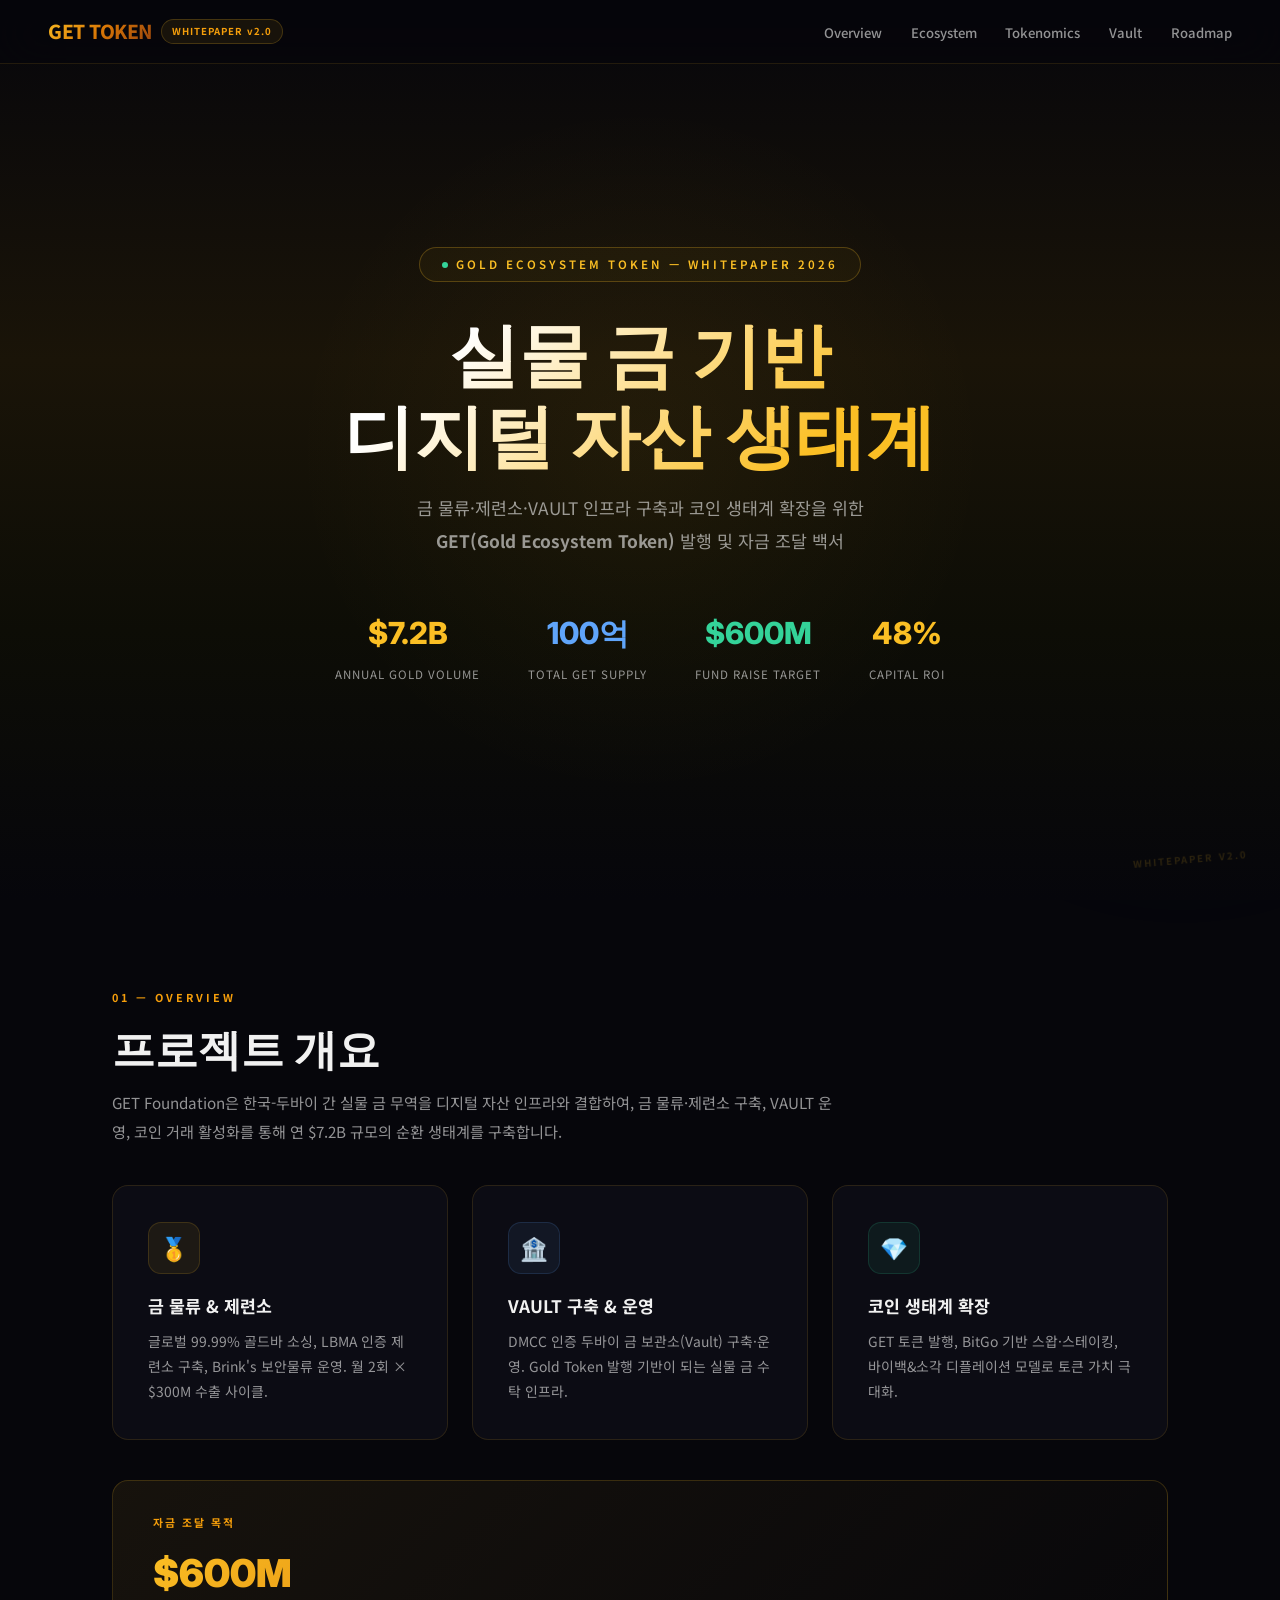
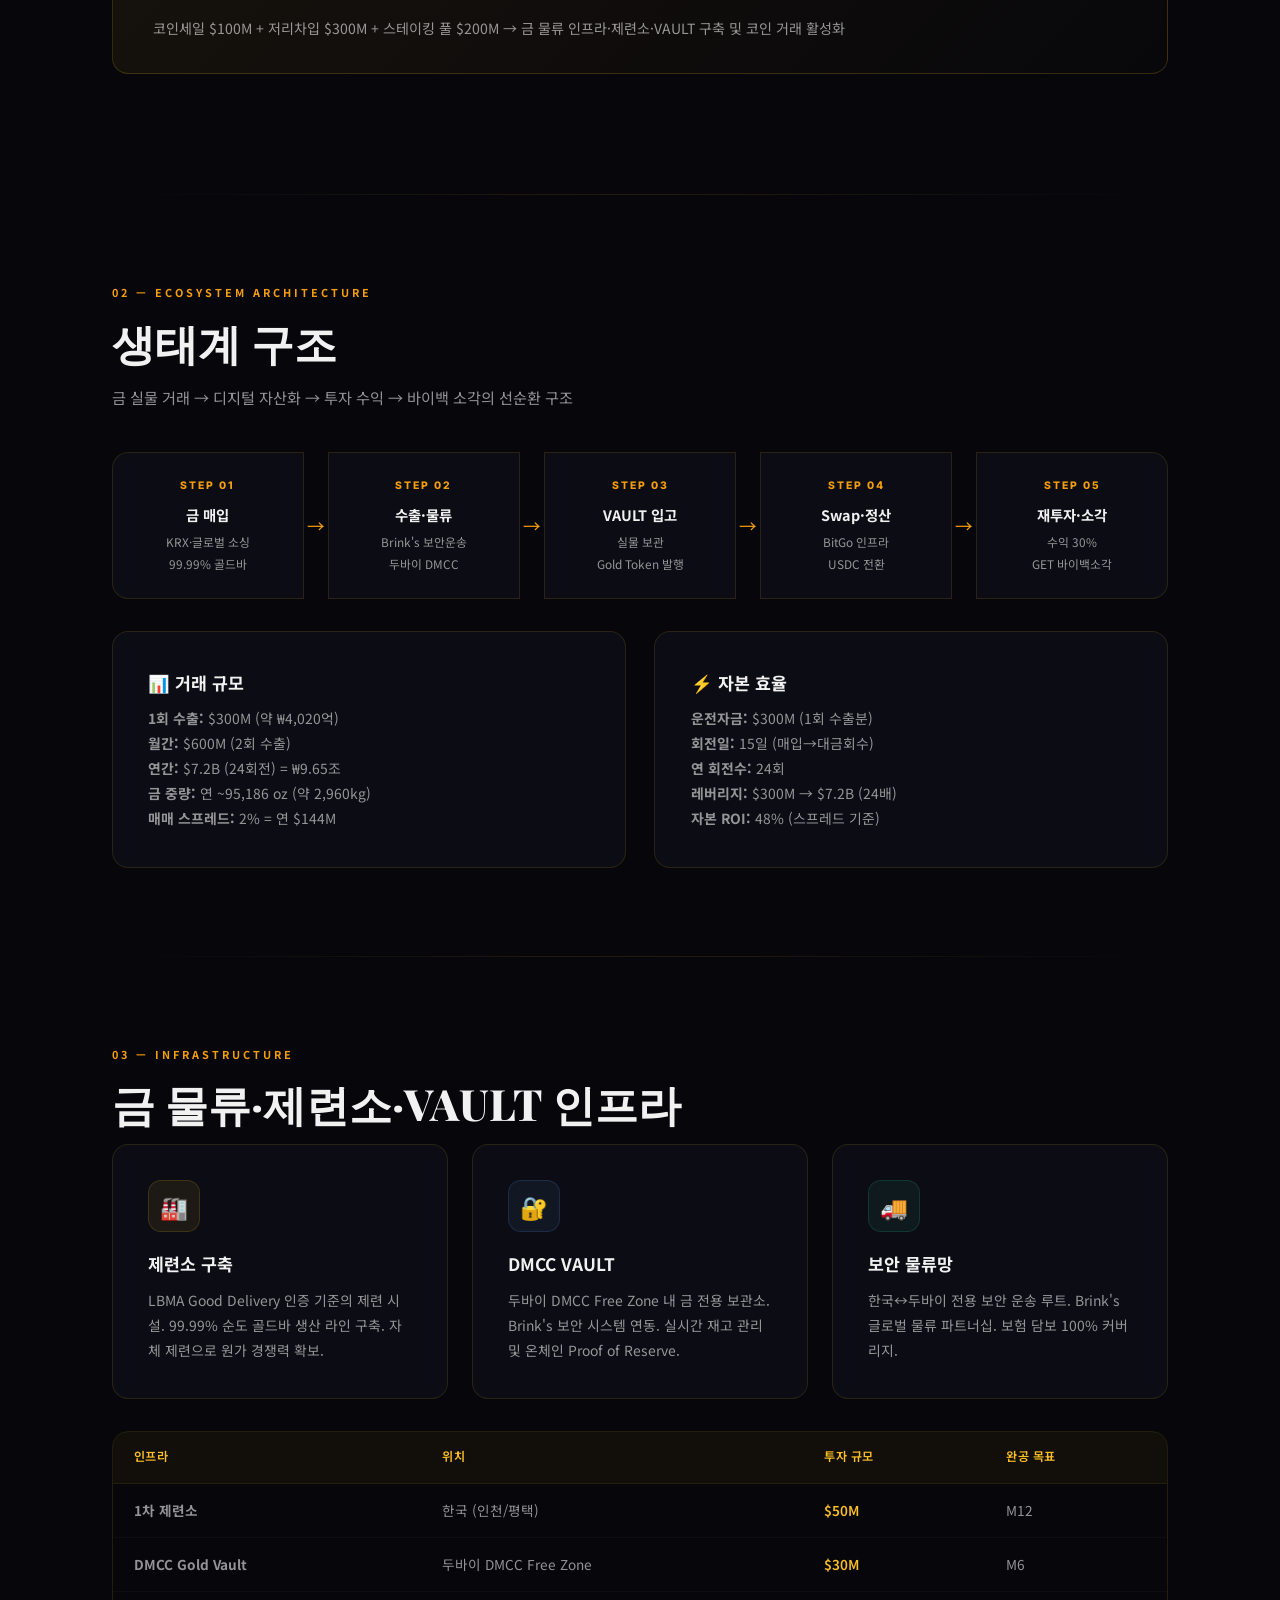
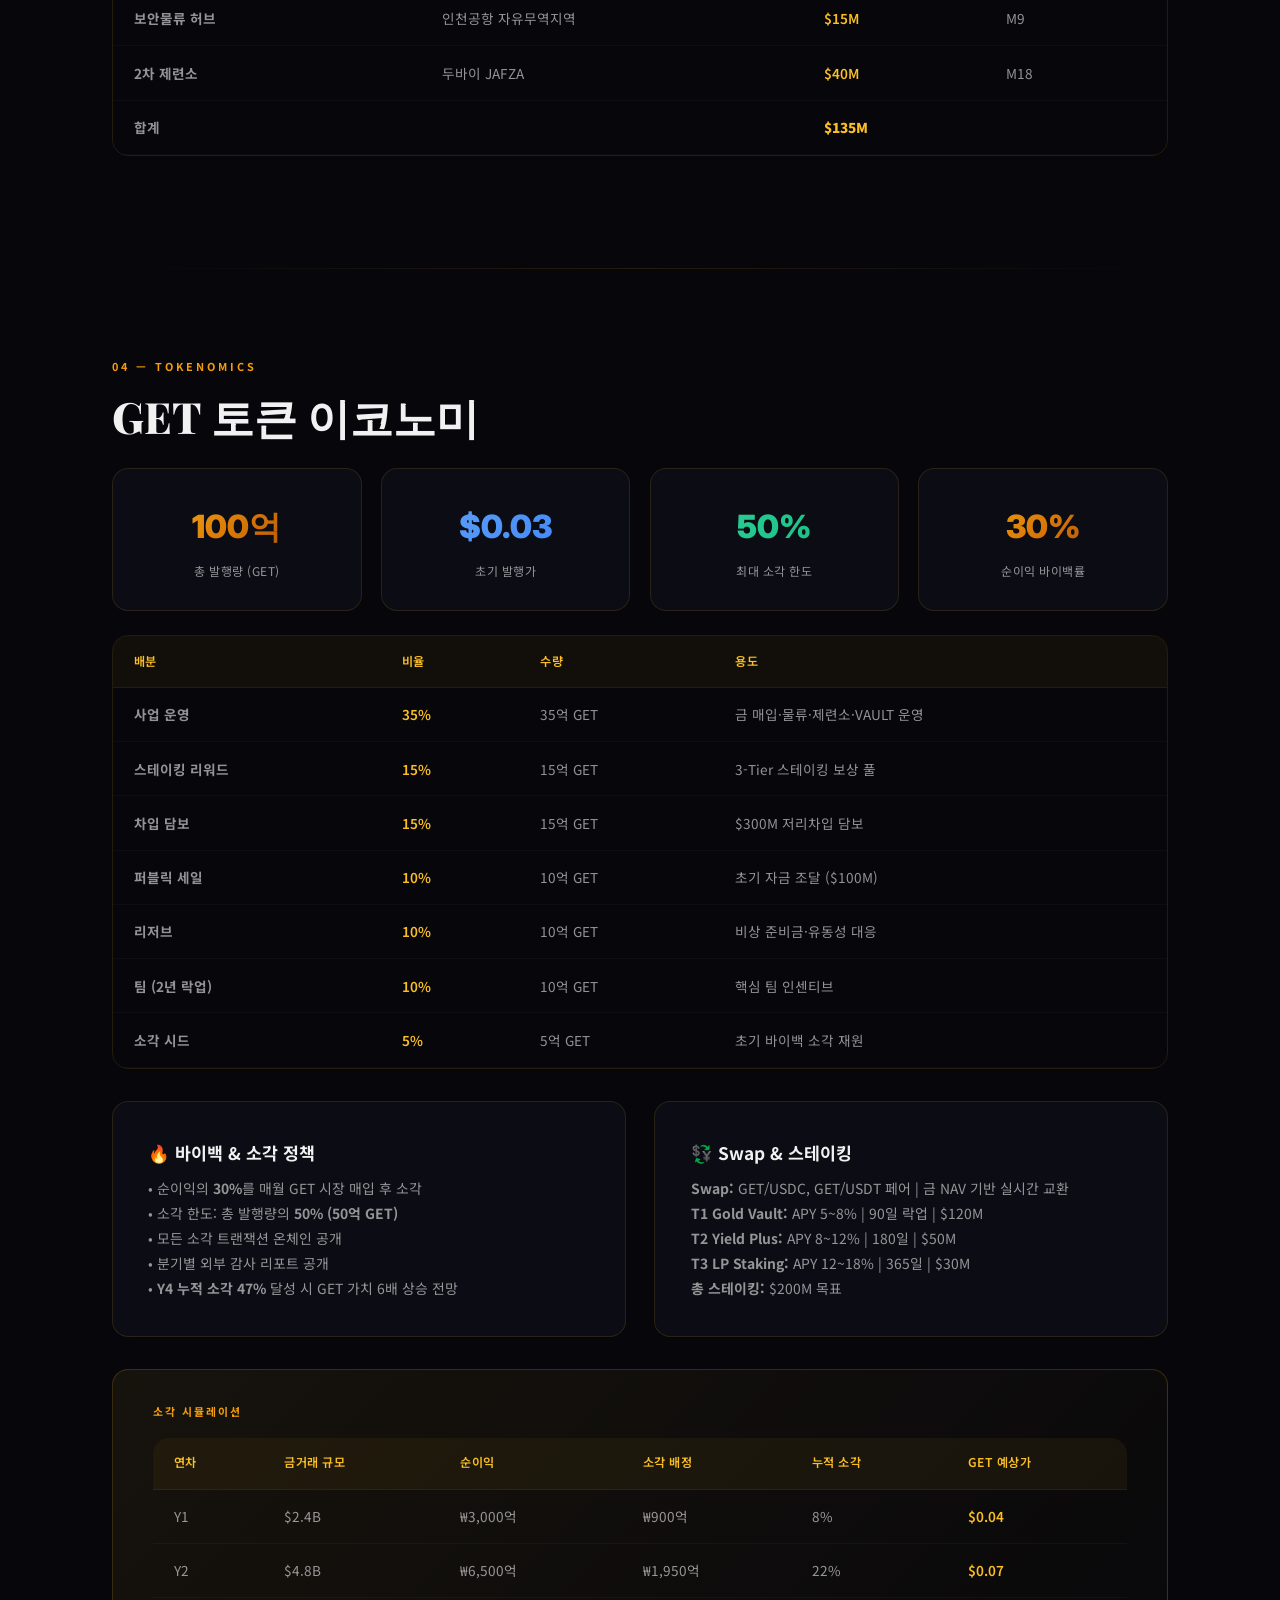
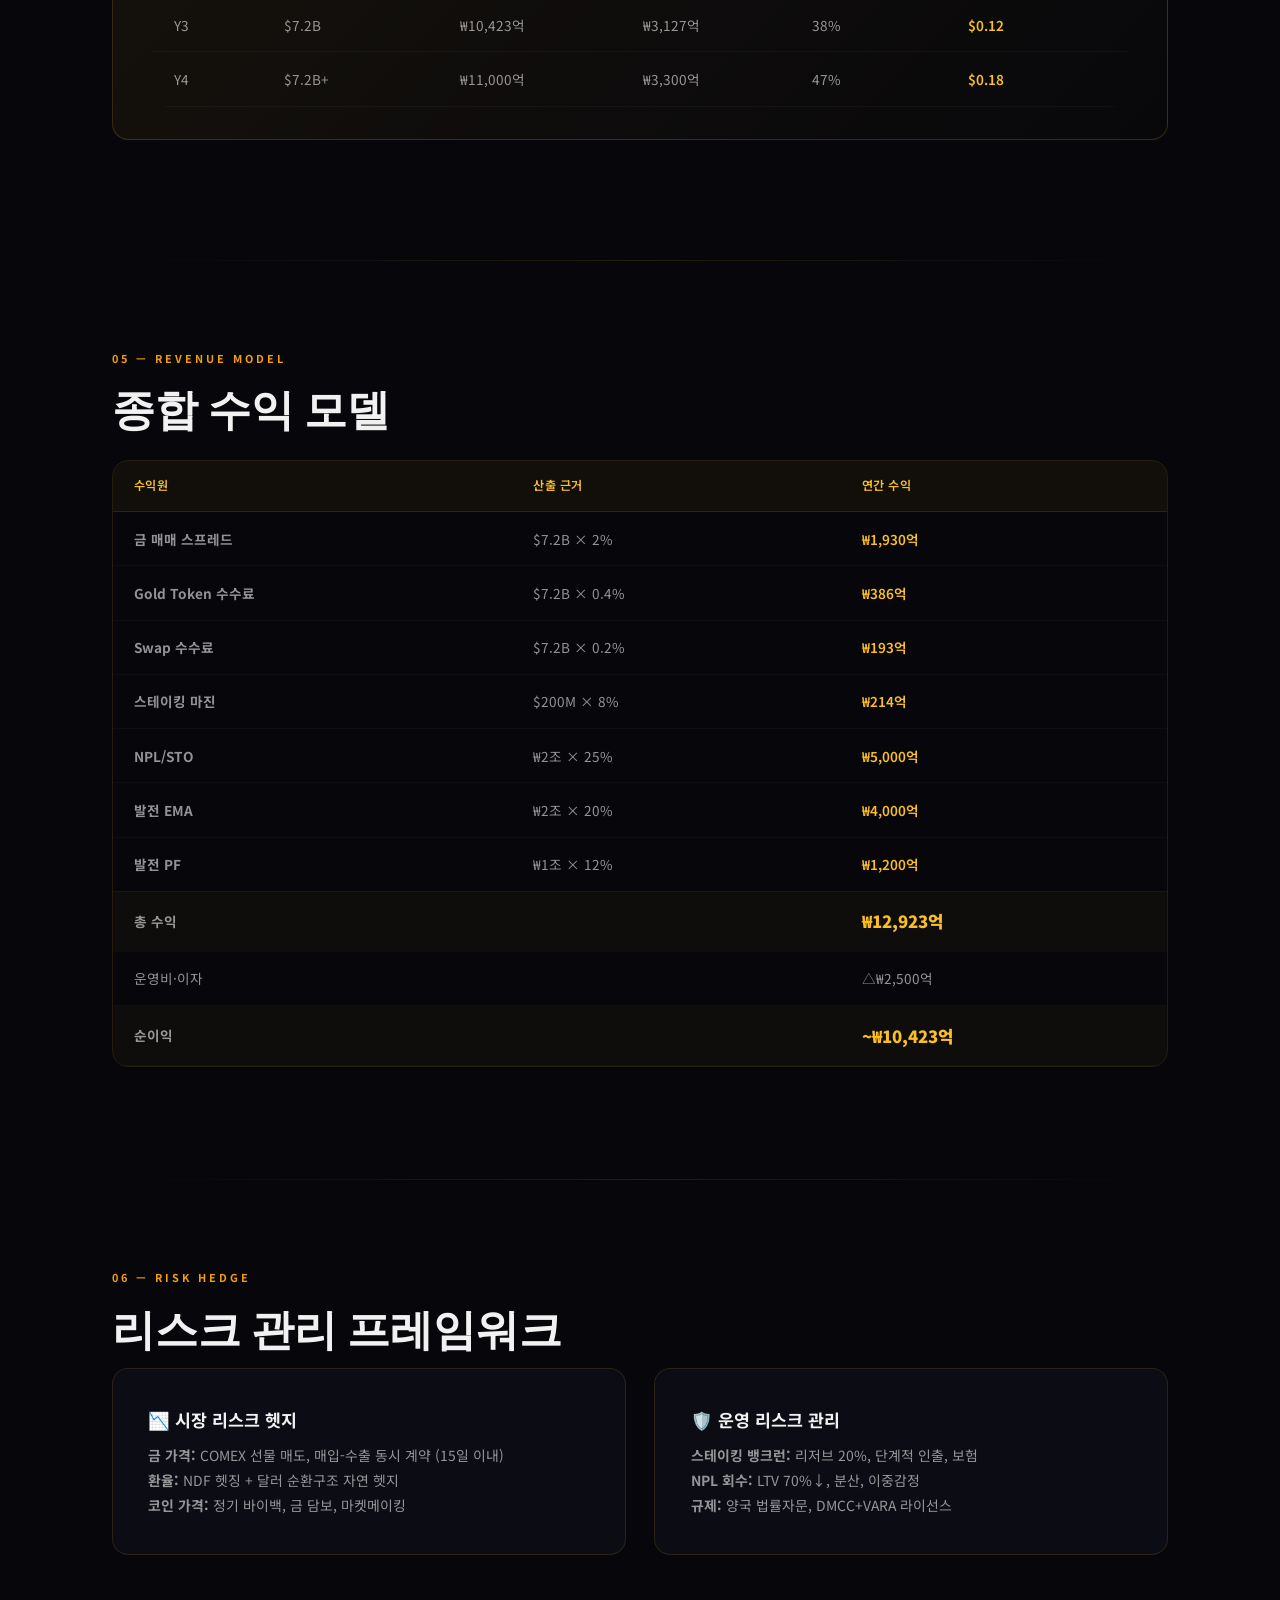
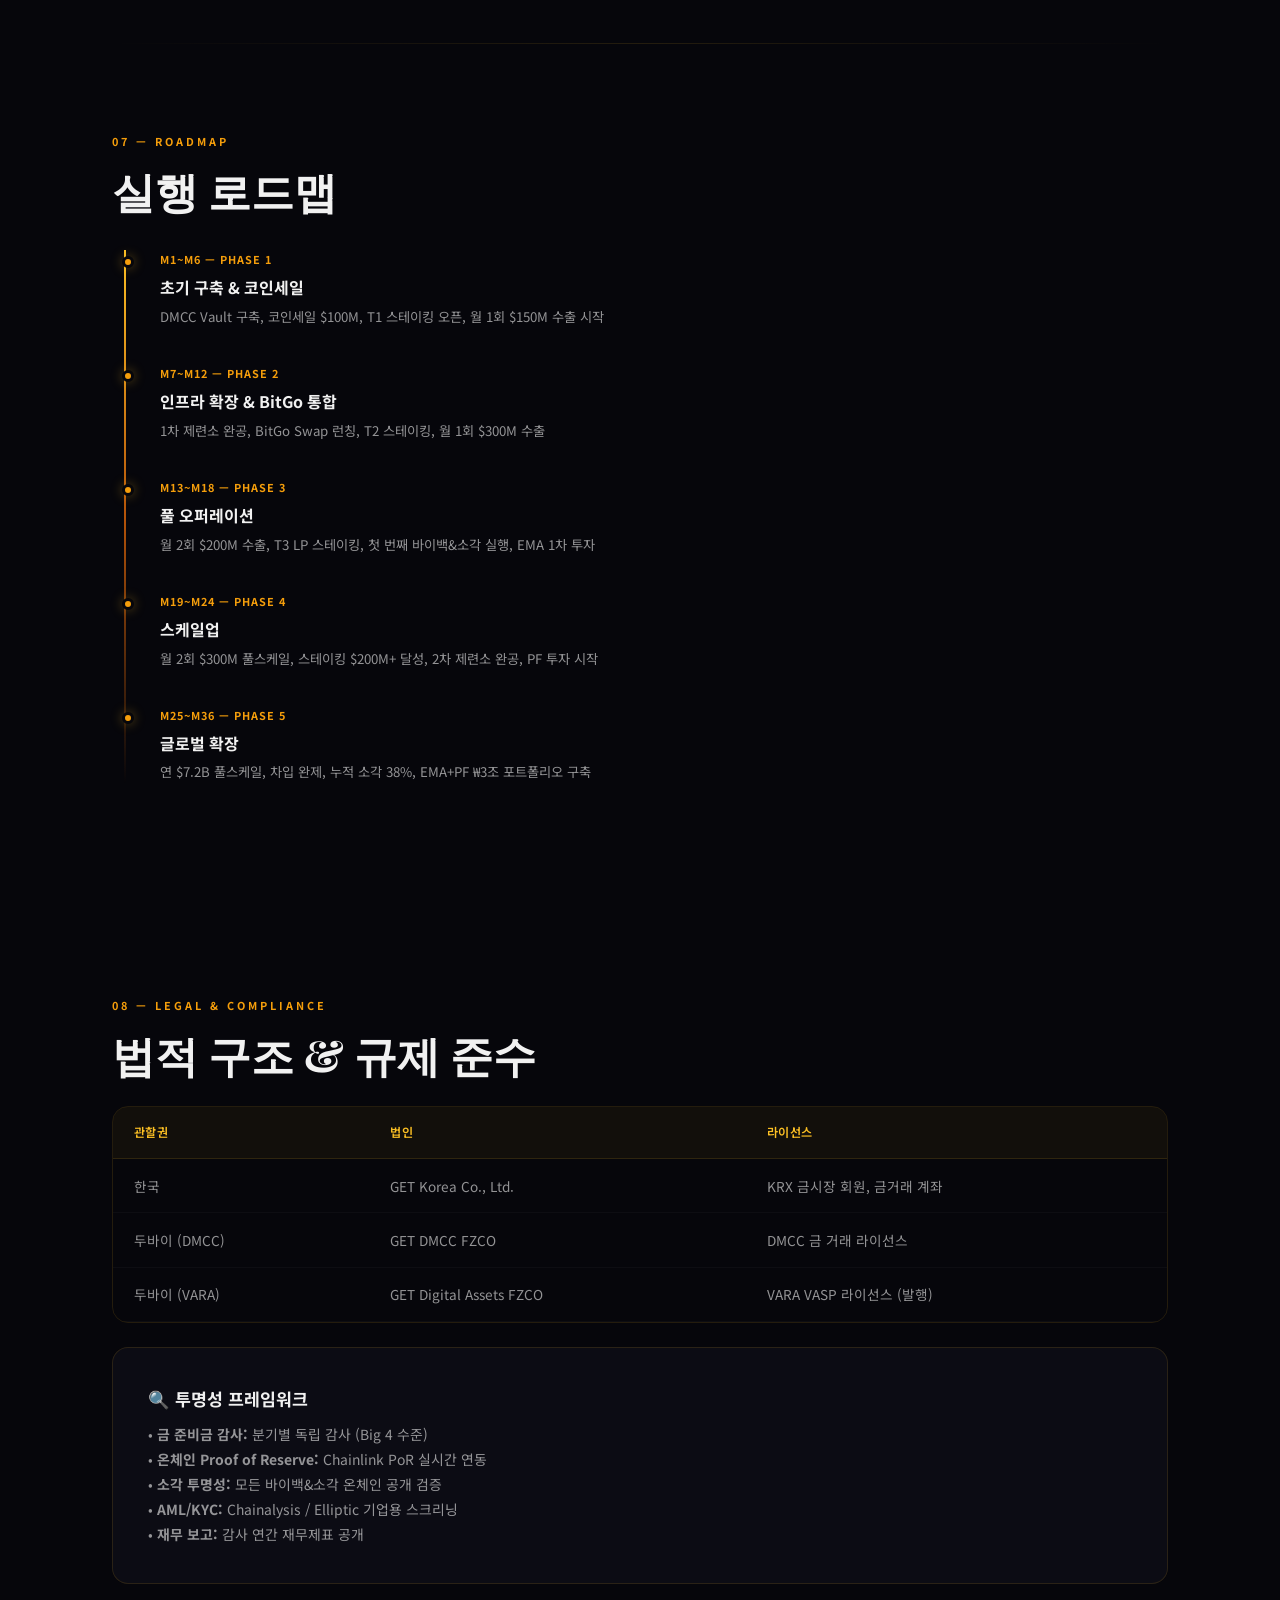
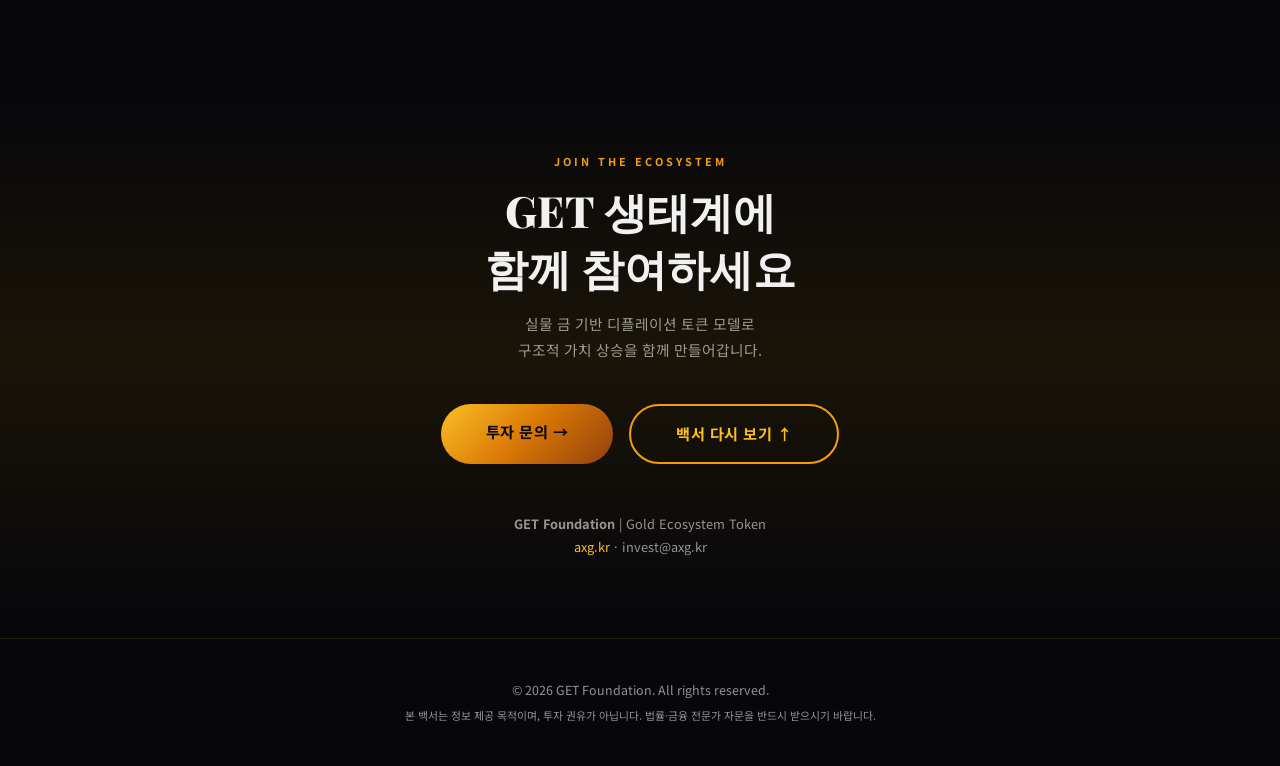
==== index.html @ ebb4387d "GET Token Whitepaper v2.0" ====
<!DOCTYPE html>
<html lang="ko">
<head>
<meta charset="UTF-8">
<meta name="viewport" content="width=device-width, initial-scale=1.0">
<title>GET Token Whitepaper v2.0 | Gold Ecosystem Token</title>
<meta name="description" content="GET(Gold Ecosystem Token) 백서 - 금 물류·제련소·VAULT 구축 및 코인 생태계 확장을 위한 토큰 이코노미">
<meta property="og:title" content="GET Token Whitepaper v2.0 | Gold Ecosystem Token">
<meta property="og:description" content="실물 금 기반 디지털 자산 생태계 - 금 물류·제련소·VAULT 구축 및 코인 생태계 확장">
<meta property="og:type" content="website">
<meta property="og:url" content="https://axg.kr">
<link rel="canonical" href="https://axg.kr">
<link rel="stylesheet" href="style.css">
</head>
<body>
<div class="bg-noise"></div>
<div class="bg-orb orb-1"></div>
<div class="bg-orb orb-2"></div>
<div class="watermark">WHITEPAPER v2.0</div>

<nav class="nav">
<div class="nav-brand"><span class="nav-logo">GET TOKEN</span><span class="nav-ver">WHITEPAPER v2.0</span></div>
<ul class="nav-links">
<li><a href="#overview">Overview</a></li>
<li><a href="#ecosystem">Ecosystem</a></li>
<li><a href="#tokenomics">Tokenomics</a></li>
<li><a href="#vault">Vault</a></li>
<li><a href="#roadmap">Roadmap</a></li>
</ul>
</nav>

<!-- HERO -->
<section class="hero">
<div class="hero-content fade-up">
<div class="hero-badge"><span class="dot"></span> Gold Ecosystem Token — Whitepaper 2026</div>
<h1 class="hero-title">실물 금 기반<br>디지털 자산 생태계</h1>
<p class="hero-sub">금 물류·제련소·VAULT 인프라 구축과 코인 생태계 확장을 위한<br><strong>GET(Gold Ecosystem Token)</strong> 발행 및 자금 조달 백서</p>
<div class="hero-stats">
<div class="hero-stat"><div class="hero-stat-value">$7.2B</div><div class="hero-stat-label">Annual Gold Volume</div></div>
<div class="hero-stat"><div class="hero-stat-value blue">100억</div><div class="hero-stat-label">Total GET Supply</div></div>
<div class="hero-stat"><div class="hero-stat-value green">$600M</div><div class="hero-stat-label">Fund Raise Target</div></div>
<div class="hero-stat"><div class="hero-stat-value">48%</div><div class="hero-stat-label">Capital ROI</div></div>
</div>
</div>
</section>

<!-- 01 OVERVIEW -->
<section id="overview" class="section">
<div class="container">
<div class="fade-up">
<div class="section-label">01 — Overview</div>
<h2 class="section-title">프로젝트 개요</h2>
<p class="section-desc">GET Foundation은 한국-두바이 간 실물 금 무역을 디지털 자산 인프라와 결합하여, 금 물류·제련소 구축, VAULT 운영, 코인 거래 활성화를 통해 연 $7.2B 규모의 순환 생태계를 구축합니다.</p>
</div>
<div class="grid-3 fade-up">
<div class="card">
<div class="card-icon">🥇</div>
<div class="card-title">금 물류 & 제련소</div>
<p class="card-text">글로벌 99.99% 골드바 소싱, LBMA 인증 제련소 구축, Brink's 보안물류 운영. 월 2회 × $300M 수출 사이클.</p>
</div>
<div class="card">
<div class="card-icon blue">🏦</div>
<div class="card-title">VAULT 구축 & 운영</div>
<p class="card-text">DMCC 인증 두바이 금 보관소(Vault) 구축·운영. Gold Token 발행 기반이 되는 실물 금 수탁 인프라.</p>
</div>
<div class="card">
<div class="card-icon green">💎</div>
<div class="card-title">코인 생태계 확장</div>
<p class="card-text">GET 토큰 발행, BitGo 기반 스왑·스테이킹, 바이백&소각 디플레이션 모델로 토큰 가치 극대화.</p>
</div>
</div>

<div class="highlight-box fade-up" style="margin-top:2.5rem">
<div class="hl-label">자금 조달 목적</div>
<div class="hl-value">$600M</div>
<p style="color:var(--text-secondary);margin-top:.5rem;font-size:.88rem">코인세일 $100M + 저리차입 $300M + 스테이킹 풀 $200M → 금 물류 인프라·제련소·VAULT 구축 및 코인 거래 활성화</p>
</div>
</div>
</section>

<div class="container"><div class="divider"></div></div>

<!-- 02 ECOSYSTEM -->
<section id="ecosystem" class="section">
<div class="container">
<div class="fade-up">
<div class="section-label">02 — Ecosystem Architecture</div>
<h2 class="section-title">생태계 구조</h2>
<p class="section-desc">금 실물 거래 → 디지털 자산화 → 투자 수익 → 바이백 소각의 선순환 구조</p>
</div>

<div class="flow fade-up">
<div class="flow-step"><div class="step-num">STEP 01</div><div class="step-title">금 매입</div><div class="step-desc">KRX·글로벌 소싱<br>99.99% 골드바</div></div>
<div class="flow-arrow">→</div>
<div class="flow-step"><div class="step-num">STEP 02</div><div class="step-title">수출·물류</div><div class="step-desc">Brink's 보안운송<br>두바이 DMCC</div></div>
<div class="flow-arrow">→</div>
<div class="flow-step"><div class="step-num">STEP 03</div><div class="step-title">VAULT 입고</div><div class="step-desc">실물 보관<br>Gold Token 발행</div></div>
<div class="flow-arrow">→</div>
<div class="flow-step"><div class="step-num">STEP 04</div><div class="step-title">Swap·정산</div><div class="step-desc">BitGo 인프라<br>USDC 전환</div></div>
<div class="flow-arrow">→</div>
<div class="flow-step"><div class="step-num">STEP 05</div><div class="step-title">재투자·소각</div><div class="step-desc">수익 30%<br>GET 바이백소각</div></div>
</div>

<div class="grid-2 fade-up" style="margin-top:2rem">
<div class="card">
<div class="card-title">📊 거래 규모</div>
<p class="card-text">
<strong>1회 수출:</strong> $300M (약 ₩4,020억)<br>
<strong>월간:</strong> $600M (2회 수출)<br>
<strong>연간:</strong> $7.2B (24회전) = ₩9.65조<br>
<strong>금 중량:</strong> 연 ~95,186 oz (약 2,960kg)<br>
<strong>매매 스프레드:</strong> 2% = 연 $144M
</p>
</div>
<div class="card">
<div class="card-title">⚡ 자본 효율</div>
<p class="card-text">
<strong>운전자금:</strong> $300M (1회 수출분)<br>
<strong>회전일:</strong> 15일 (매입→대금회수)<br>
<strong>연 회전수:</strong> 24회<br>
<strong>레버리지:</strong> $300M → $7.2B (24배)<br>
<strong>자본 ROI:</strong> 48% (스프레드 기준)
</p>
</div>
</div>
</div>
</section>

<div class="container"><div class="divider"></div></div>

<!-- 03 INFRASTRUCTURE -->
<section id="vault" class="section">
<div class="container">
<div class="fade-up">
<div class="section-label">03 — Infrastructure</div>
<h2 class="section-title">금 물류·제련소·VAULT 인프라</h2>
</div>
<div class="grid-3 fade-up">
<div class="card">
<div class="card-icon">🏭</div>
<div class="card-title">제련소 구축</div>
<p class="card-text">LBMA Good Delivery 인증 기준의 제련 시설. 99.99% 순도 골드바 생산 라인 구축. 자체 제련으로 원가 경쟁력 확보.</p>
</div>
<div class="card">
<div class="card-icon blue">🔐</div>
<div class="card-title">DMCC VAULT</div>
<p class="card-text">두바이 DMCC Free Zone 내 금 전용 보관소. Brink's 보안 시스템 연동. 실시간 재고 관리 및 온체인 Proof of Reserve.</p>
</div>
<div class="card">
<div class="card-icon green">🚚</div>
<div class="card-title">보안 물류망</div>
<p class="card-text">한국↔두바이 전용 보안 운송 루트. Brink's 글로벌 물류 파트너십. 보험 담보 100% 커버리지.</p>
</div>
</div>

<div class="table-wrap fade-up" style="margin-top:2rem">
<table>
<thead><tr><th>인프라</th><th>위치</th><th>투자 규모</th><th>완공 목표</th></tr></thead>
<tbody>
<tr><td><strong>1차 제련소</strong></td><td>한국 (인천/평택)</td><td class="highlight">$50M</td><td>M12</td></tr>
<tr><td><strong>DMCC Gold Vault</strong></td><td>두바이 DMCC Free Zone</td><td class="highlight">$30M</td><td>M6</td></tr>
<tr><td><strong>보안물류 허브</strong></td><td>인천공항 자유무역지역</td><td class="highlight">$15M</td><td>M9</td></tr>
<tr><td><strong>2차 제련소</strong></td><td>두바이 JAFZA</td><td class="highlight">$40M</td><td>M18</td></tr>
<tr><td><strong>합계</strong></td><td></td><td style="color:var(--gold-400);font-weight:900">$135M</td><td></td></tr>
</tbody>
</table>
</div>
</div>
</section>

<div class="container"><div class="divider"></div></div>

<!-- 04 TOKENOMICS -->
<section id="tokenomics" class="section">
<div class="container">
<div class="fade-up">
<div class="section-label">04 — Tokenomics</div>
<h2 class="section-title">GET 토큰 이코노미</h2>
</div>

<div class="kpi-row fade-up">
<div class="kpi"><div class="kpi-value">100억</div><div class="kpi-label">총 발행량 (GET)</div></div>
<div class="kpi"><div class="kpi-value blue">$0.03</div><div class="kpi-label">초기 발행가</div></div>
<div class="kpi"><div class="kpi-value green">50%</div><div class="kpi-label">최대 소각 한도</div></div>
<div class="kpi"><div class="kpi-value">30%</div><div class="kpi-label">순이익 바이백률</div></div>
</div>

<div class="table-wrap fade-up">
<table>
<thead><tr><th>배분</th><th>비율</th><th>수량</th><th>용도</th></tr></thead>
<tbody>
<tr><td><strong>사업 운영</strong></td><td class="highlight">35%</td><td>35억 GET</td><td>금 매입·물류·제련소·VAULT 운영</td></tr>
<tr><td><strong>스테이킹 리워드</strong></td><td class="highlight">15%</td><td>15억 GET</td><td>3-Tier 스테이킹 보상 풀</td></tr>
<tr><td><strong>차입 담보</strong></td><td class="highlight">15%</td><td>15억 GET</td><td>$300M 저리차입 담보</td></tr>
<tr><td><strong>퍼블릭 세일</strong></td><td class="highlight">10%</td><td>10억 GET</td><td>초기 자금 조달 ($100M)</td></tr>
<tr><td><strong>리저브</strong></td><td class="highlight">10%</td><td>10억 GET</td><td>비상 준비금·유동성 대응</td></tr>
<tr><td><strong>팀 (2년 락업)</strong></td><td class="highlight">10%</td><td>10억 GET</td><td>핵심 팀 인센티브</td></tr>
<tr><td><strong>소각 시드</strong></td><td class="highlight">5%</td><td>5억 GET</td><td>초기 바이백 소각 재원</td></tr>
</tbody>
</table>
</div>

<div class="grid-2 fade-up" style="margin-top:2rem">
<div class="card">
<div class="card-title">🔥 바이백 & 소각 정책</div>
<p class="card-text">
• 순이익의 <strong>30%</strong>를 매월 GET 시장 매입 후 소각<br>
• 소각 한도: 총 발행량의 <strong>50% (50억 GET)</strong><br>
• 모든 소각 트랜잭션 온체인 공개<br>
• 분기별 외부 감사 리포트 공개<br>
• <strong>Y4 누적 소각 47%</strong> 달성 시 GET 가치 6배 상승 전망
</p>
</div>
<div class="card">
<div class="card-title">💱 Swap & 스테이킹</div>
<p class="card-text">
<strong>Swap:</strong> GET/USDC, GET/USDT 페어 | 금 NAV 기반 실시간 교환<br>
<strong>T1 Gold Vault:</strong> APY 5~8% | 90일 락업 | $120M<br>
<strong>T2 Yield Plus:</strong> APY 8~12% | 180일 | $50M<br>
<strong>T3 LP Staking:</strong> APY 12~18% | 365일 | $30M<br>
<strong>총 스테이킹:</strong> $200M 목표
</p>
</div>
</div>

<div class="highlight-box fade-up" style="margin-top:2rem">
<div class="hl-label">소각 시뮬레이션</div>
<div class="table-wrap" style="margin:1rem 0 0;border:none">
<table>
<thead><tr><th>연차</th><th>금거래 규모</th><th>순이익</th><th>소각 배정</th><th>누적 소각</th><th>GET 예상가</th></tr></thead>
<tbody>
<tr><td>Y1</td><td>$2.4B</td><td>₩3,000억</td><td>₩900억</td><td>8%</td><td class="highlight">$0.04</td></tr>
<tr><td>Y2</td><td>$4.8B</td><td>₩6,500억</td><td>₩1,950억</td><td>22%</td><td class="highlight">$0.07</td></tr>
<tr><td>Y3</td><td>$7.2B</td><td>₩10,423억</td><td>₩3,127억</td><td>38%</td><td class="highlight">$0.12</td></tr>
<tr><td>Y4</td><td>$7.2B+</td><td>₩11,000억</td><td>₩3,300억</td><td>47%</td><td class="highlight">$0.18</td></tr>
</tbody>
</table>
</div>
</div>
</div>
</section>

<div class="container"><div class="divider"></div></div>

<!-- 05 REVENUE -->
<section class="section">
<div class="container">
<div class="fade-up">
<div class="section-label">05 — Revenue Model</div>
<h2 class="section-title">종합 수익 모델</h2>
</div>
<div class="table-wrap fade-up">
<table>
<thead><tr><th>수익원</th><th>산출 근거</th><th>연간 수익</th></tr></thead>
<tbody>
<tr><td><strong>금 매매 스프레드</strong></td><td>$7.2B × 2%</td><td class="highlight">₩1,930억</td></tr>
<tr><td><strong>Gold Token 수수료</strong></td><td>$7.2B × 0.4%</td><td class="highlight">₩386억</td></tr>
<tr><td><strong>Swap 수수료</strong></td><td>$7.2B × 0.2%</td><td class="highlight">₩193억</td></tr>
<tr><td><strong>스테이킹 마진</strong></td><td>$200M × 8%</td><td class="highlight">₩214억</td></tr>
<tr><td><strong>NPL/STO</strong></td><td>₩2조 × 25%</td><td class="highlight">₩5,000억</td></tr>
<tr><td><strong>발전 EMA</strong></td><td>₩2조 × 20%</td><td class="highlight">₩4,000억</td></tr>
<tr><td><strong>발전 PF</strong></td><td>₩1조 × 12%</td><td class="highlight">₩1,200억</td></tr>
<tr style="background:rgba(251,191,36,0.04)"><td><strong>총 수익</strong></td><td></td><td style="color:var(--gold-400);font-weight:900;font-size:1.05rem">₩12,923억</td></tr>
<tr><td>운영비·이자</td><td></td><td>△₩2,500억</td></tr>
<tr style="background:rgba(251,191,36,0.04)"><td><strong>순이익</strong></td><td></td><td style="color:var(--gold-400);font-weight:900;font-size:1.05rem">~₩10,423억</td></tr>
</tbody>
</table>
</div>
</div>
</section>

<div class="container"><div class="divider"></div></div>

<!-- 06 RISK -->
<section class="section">
<div class="container">
<div class="fade-up">
<div class="section-label">06 — Risk Hedge</div>
<h2 class="section-title">리스크 관리 프레임워크</h2>
</div>
<div class="grid-2 fade-up">
<div class="card">
<div class="card-title">📉 시장 리스크 헷지</div>
<p class="card-text">
<strong>금 가격:</strong> COMEX 선물 매도, 매입-수출 동시 계약 (15일 이내)<br>
<strong>환율:</strong> NDF 헷징 + 달러 순환구조 자연 헷지<br>
<strong>코인 가격:</strong> 정기 바이백, 금 담보, 마켓메이킹
</p>
</div>
<div class="card">
<div class="card-title">🛡️ 운영 리스크 관리</div>
<p class="card-text">
<strong>스테이킹 뱅크런:</strong> 리저브 20%, 단계적 인출, 보험<br>
<strong>NPL 회수:</strong> LTV 70%↓, 분산, 이중감정<br>
<strong>규제:</strong> 양국 법률자문, DMCC+VARA 라이선스
</p>
</div>
</div>
</div>
</section>

<div class="container"><div class="divider"></div></div>

<!-- 07 ROADMAP -->
<section id="roadmap" class="section">
<div class="container">
<div class="fade-up">
<div class="section-label">07 — Roadmap</div>
<h2 class="section-title">실행 로드맵</h2>
</div>
<div class="timeline fade-up">
<div class="timeline-item"><div class="timeline-label">M1~M6 — Phase 1</div><div class="timeline-title">초기 구축 & 코인세일</div><div class="timeline-desc">DMCC Vault 구축, 코인세일 $100M, T1 스테이킹 오픈, 월 1회 $150M 수출 시작</div></div>
<div class="timeline-item"><div class="timeline-label">M7~M12 — Phase 2</div><div class="timeline-title">인프라 확장 & BitGo 통합</div><div class="timeline-desc">1차 제련소 완공, BitGo Swap 런칭, T2 스테이킹, 월 1회 $300M 수출</div></div>
<div class="timeline-item"><div class="timeline-label">M13~M18 — Phase 3</div><div class="timeline-title">풀 오퍼레이션</div><div class="timeline-desc">월 2회 $200M 수출, T3 LP 스테이킹, 첫 번째 바이백&소각 실행, EMA 1차 투자</div></div>
<div class="timeline-item"><div class="timeline-label">M19~M24 — Phase 4</div><div class="timeline-title">스케일업</div><div class="timeline-desc">월 2회 $300M 풀스케일, 스테이킹 $200M+ 달성, 2차 제련소 완공, PF 투자 시작</div></div>
<div class="timeline-item"><div class="timeline-label">M25~M36 — Phase 5</div><div class="timeline-title">글로벌 확장</div><div class="timeline-desc">연 $7.2B 풀스케일, 차입 완제, 누적 소각 38%, EMA+PF ₩3조 포트폴리오 구축</div></div>
</div>
</div>
</section>

<!-- 08 LEGAL -->
<section class="section">
<div class="container">
<div class="fade-up">
<div class="section-label">08 — Legal & Compliance</div>
<h2 class="section-title">법적 구조 & 규제 준수</h2>
</div>
<div class="table-wrap fade-up">
<table>
<thead><tr><th>관할권</th><th>법인</th><th>라이선스</th></tr></thead>
<tbody>
<tr><td>한국</td><td>GET Korea Co., Ltd.</td><td>KRX 금시장 회원, 금거래 계좌</td></tr>
<tr><td>두바이 (DMCC)</td><td>GET DMCC FZCO</td><td>DMCC 금 거래 라이선스</td></tr>
<tr><td>두바이 (VARA)</td><td>GET Digital Assets FZCO</td><td>VARA VASP 라이선스 (발행)</td></tr>
</tbody>
</table>
</div>
<div class="card fade-up" style="margin-top:1.5rem">
<div class="card-title">🔍 투명성 프레임워크</div>
<p class="card-text">
• <strong>금 준비금 감사:</strong> 분기별 독립 감사 (Big 4 수준)<br>
• <strong>온체인 Proof of Reserve:</strong> Chainlink PoR 실시간 연동<br>
• <strong>소각 투명성:</strong> 모든 바이백&소각 온체인 공개 검증<br>
• <strong>AML/KYC:</strong> Chainalysis / Elliptic 기업용 스크리닝<br>
• <strong>재무 보고:</strong> 감사 연간 재무제표 공개
</p>
</div>
</div>
</section>

<!-- CTA -->
<section class="cta-section">
<div class="container fade-up">
<div class="section-label" style="text-align:center">Join the Ecosystem</div>
<h2 class="section-title" style="text-align:center;max-width:650px;margin:0 auto 1rem">GET 생태계에<br>함께 참여하세요</h2>
<p style="color:var(--text-secondary);margin-bottom:2.5rem;font-size:.92rem">실물 금 기반 디플레이션 토큰 모델로<br>구조적 가치 상승을 함께 만들어갑니다.</p>
<div style="display:flex;gap:1rem;justify-content:center;flex-wrap:wrap">
<a href="mailto:invest@axg.kr" class="cta-btn">투자 문의 →</a>
<a href="#overview" class="cta-btn outline">백서 다시 보기 ↑</a>
</div>
<div style="margin-top:3rem;color:var(--text-secondary);font-size:.8rem">
<strong>GET Foundation</strong> | Gold Ecosystem Token<br>
<a href="https://axg.kr" style="color:var(--gold-400)">axg.kr</a> · invest@axg.kr
</div>
</div>
</section>

<footer class="footer">
<p>© 2026 GET Foundation. All rights reserved.</p>
<p style="margin-top:.3rem;font-size:.68rem">본 백서는 정보 제공 목적이며, 투자 권유가 아닙니다. 법률·금융 전문가 자문을 반드시 받으시기 바랍니다.</p>
</footer>

<script>
const obs=new IntersectionObserver(e=>{e.forEach(el=>{if(el.isIntersecting)el.target.classList.add('visible')})},{threshold:.12});
document.querySelectorAll('.fade-up').forEach(el=>obs.observe(el));
window.addEventListener('scroll',()=>{document.querySelector('.nav').style.background=window.scrollY>50?'rgba(6,6,11,0.95)':'rgba(6,6,11,0.88)'});
</script>
</body>
</html>
---- style.css ----
@import url('https://fonts.googleapis.com/css2?family=Noto+Sans+KR:wght@300;400;500;600;700;900&family=Inter:wght@300;400;500;600;700;800;900&family=Playfair+Display:wght@700;800;900&display=swap');

:root {
  --gold-50: #fffbeb; --gold-100: #fef3c7; --gold-200: #fde68a;
  --gold-300: #fcd34d; --gold-400: #fbbf24; --gold-500: #f59e0b;
  --gold-600: #d97706; --gold-700: #b45309; --gold-800: #92400e;
  --blue-400: #60a5fa; --blue-500: #3b82f6;
  --green-400: #34d399; --green-500: #10b981;
  --red-400: #f87171;
  --bg-dark: #06060b; --bg-card: rgba(14,14,22,0.88);
  --bg-glass: rgba(255,255,255,0.02);
  --border-glass: rgba(251,191,36,0.12);
  --border-light: rgba(255,255,255,0.06);
  --text-primary: #f1f1f1; --text-secondary: rgba(241,241,241,0.6);
  --text-accent: #fbbf24;
  --gradient-gold: linear-gradient(135deg, #fbbf24, #d97706, #92400e);
  --gradient-hero: linear-gradient(180deg, #06060b 0%, #1a1408 40%, #0d0d06 70%, #06060b 100%);
  --shadow-gold: 0 0 60px rgba(251,191,36,0.07);
  --radius: 16px;
  --transition: all 0.4s cubic-bezier(0.25,0.46,0.45,0.94);
}

*,*::before,*::after{margin:0;padding:0;box-sizing:border-box}
html{scroll-behavior:smooth;font-size:16px}
body{font-family:'Noto Sans KR','Inter',sans-serif;background:var(--bg-dark);color:var(--text-primary);line-height:1.8;overflow-x:hidden;-webkit-font-smoothing:antialiased}
::-webkit-scrollbar{width:5px}
::-webkit-scrollbar-track{background:var(--bg-dark)}
::-webkit-scrollbar-thumb{background:var(--gold-700);border-radius:3px}
a{color:var(--gold-400);text-decoration:none}

/* BG */
.bg-noise{position:fixed;inset:0;z-index:0;pointer-events:none;opacity:.03;
  background-image:url("data:image/svg+xml,%3Csvg viewBox='0 0 256 256' xmlns='http://www.w3.org/2000/svg'%3E%3Cfilter id='n'%3E%3CfeTurbulence type='fractalNoise' baseFrequency='0.9' numOctaves='4' stitchTiles='stitch'/%3E%3C/filter%3E%3Crect width='100%25' height='100%25' filter='url(%23n)'/%3E%3C/svg%3E")}
.bg-orb{position:fixed;border-radius:50%;pointer-events:none;z-index:0;filter:blur(80px)}
.orb-1{width:500px;height:500px;top:-10%;left:-5%;background:rgba(251,191,36,0.06);animation:orb-float 20s ease-in-out infinite}
.orb-2{width:400px;height:400px;bottom:10%;right:-8%;background:rgba(96,165,250,0.04);animation:orb-float 25s ease-in-out infinite reverse}
@keyframes orb-float{0%,100%{transform:translate(0,0)}50%{transform:translate(30px,-40px)}}

/* NAV */
.nav{position:fixed;top:0;left:0;right:0;z-index:1000;padding:.9rem 3rem;background:rgba(6,6,11,0.88);backdrop-filter:blur(24px);border-bottom:1px solid var(--border-glass);display:flex;justify-content:space-between;align-items:center;transition:var(--transition)}
.nav-brand{display:flex;align-items:center;gap:.5rem}
.nav-logo{font-size:1.2rem;font-weight:800;letter-spacing:-0.5px;background:var(--gradient-gold);-webkit-background-clip:text;-webkit-text-fill-color:transparent}
.nav-ver{font-size:.6rem;padding:3px 10px;border-radius:20px;background:rgba(251,191,36,0.08);border:1px solid rgba(251,191,36,0.2);color:var(--gold-500);font-weight:700;letter-spacing:1px}
.nav-links{display:flex;gap:1.8rem;list-style:none}
.nav-links a{color:var(--text-secondary);font-size:.82rem;font-weight:500;transition:var(--transition);position:relative}
.nav-links a:hover{color:var(--gold-400)}
.nav-links a::after{content:'';position:absolute;bottom:-4px;left:0;width:0;height:2px;background:var(--gold-400);transition:width .3s}
.nav-links a:hover::after{width:100%}

/* HERO */
.hero{min-height:100vh;display:flex;align-items:center;justify-content:center;text-align:center;padding:7rem 2rem 5rem;background:var(--gradient-hero);position:relative;overflow:hidden}
.hero::before{content:'';position:absolute;top:50%;left:50%;transform:translate(-50%,-50%);width:700px;height:700px;background:radial-gradient(circle,rgba(251,191,36,0.05) 0%,transparent 70%);border-radius:50%;animation:hero-pulse 8s ease-in-out infinite}
@keyframes hero-pulse{0%,100%{transform:translate(-50%,-50%) scale(1);opacity:.4}50%{transform:translate(-50%,-50%) scale(1.3);opacity:1}}
.hero-content{position:relative;z-index:2;max-width:960px}
.hero-badge{display:inline-flex;align-items:center;gap:.5rem;font-size:.72rem;font-weight:600;letter-spacing:3px;text-transform:uppercase;color:var(--gold-400);margin-bottom:1.8rem;padding:6px 22px;border:1px solid rgba(251,191,36,0.25);border-radius:30px;background:rgba(251,191,36,0.04)}
.hero-badge .dot{width:6px;height:6px;border-radius:50%;background:var(--green-400);animation:blink 2s infinite}
@keyframes blink{0%,100%{opacity:1}50%{opacity:.3}}
.hero-title{font-family:'Playfair Display',serif;font-size:clamp(2.4rem,5.5vw,4.5rem);font-weight:800;line-height:1.15;margin-bottom:1.2rem;background:linear-gradient(135deg,#fff 20%,#fbbf24 80%);-webkit-background-clip:text;-webkit-text-fill-color:transparent}
.hero-sub{font-size:1.08rem;color:var(--text-secondary);max-width:720px;margin:0 auto 3rem;line-height:1.9}
.hero-stats{display:flex;gap:3rem;justify-content:center;flex-wrap:wrap}
.hero-stat{text-align:center}
.hero-stat-value{font-family:'Inter';font-size:1.9rem;font-weight:800;color:var(--gold-400)}
.hero-stat-value.blue{color:var(--blue-400)}
.hero-stat-value.green{color:var(--green-400)}
.hero-stat-label{font-size:.72rem;color:var(--text-secondary);text-transform:uppercase;letter-spacing:1px;margin-top:4px}

/* CONTAINER */
.container{max-width:1120px;margin:0 auto;padding:0 2rem}
.section{padding:5.5rem 0;position:relative;z-index:1}
.section-label{font-size:.68rem;font-weight:700;letter-spacing:3px;text-transform:uppercase;color:var(--gold-500);margin-bottom:.7rem}
.section-title{font-family:'Playfair Display',serif;font-size:clamp(1.7rem,3.5vw,2.7rem);font-weight:800;margin-bottom:.8rem;line-height:1.3}
.section-desc{font-size:.95rem;color:var(--text-secondary);max-width:720px;margin-bottom:2.5rem;line-height:1.9}
.divider{height:1px;margin:0;background:linear-gradient(90deg,transparent,var(--border-glass),transparent)}

/* CARDS */
.card{background:var(--bg-card);border:1px solid var(--border-glass);border-radius:var(--radius);padding:2.2rem;backdrop-filter:blur(10px);transition:var(--transition);position:relative;overflow:hidden}
.card::before{content:'';position:absolute;top:0;left:0;right:0;height:2px;background:linear-gradient(90deg,transparent,var(--gold-400),transparent);opacity:0;transition:opacity .4s}
.card:hover::before{opacity:1}
.card:hover{border-color:rgba(251,191,36,0.25);transform:translateY(-3px);box-shadow:var(--shadow-gold)}
.card-icon{width:52px;height:52px;border-radius:13px;background:rgba(251,191,36,0.07);border:1px solid rgba(251,191,36,0.15);display:flex;align-items:center;justify-content:center;font-size:1.4rem;margin-bottom:1rem}
.card-icon.blue{background:rgba(96,165,250,0.07);border-color:rgba(96,165,250,0.15)}
.card-icon.green{background:rgba(52,211,153,0.07);border-color:rgba(52,211,153,0.15)}
.card-title{font-size:1.08rem;font-weight:700;margin-bottom:.5rem}
.card-text{font-size:.87rem;color:var(--text-secondary);line-height:1.8}

/* GRIDS */
.grid-2{display:grid;grid-template-columns:repeat(auto-fit,minmax(320px,1fr));gap:1.8rem}
.grid-3{display:grid;grid-template-columns:repeat(auto-fit,minmax(280px,1fr));gap:1.5rem}
.grid-4{display:grid;grid-template-columns:repeat(auto-fit,minmax(220px,1fr));gap:1.2rem}

/* HIGHLIGHT BOX */
.highlight-box{background:linear-gradient(135deg,rgba(251,191,36,0.07),rgba(251,191,36,0.01));border:1px solid rgba(251,191,36,0.18);border-radius:var(--radius);padding:2rem 2.5rem;margin:2rem 0}
.hl-label{font-size:.68rem;font-weight:700;letter-spacing:2px;text-transform:uppercase;color:var(--gold-500);margin-bottom:.4rem}
.hl-value{font-family:'Inter';font-size:2.4rem;font-weight:900;background:var(--gradient-gold);-webkit-background-clip:text;-webkit-text-fill-color:transparent}

/* TABLE */
.table-wrap{overflow-x:auto;border-radius:var(--radius);border:1px solid var(--border-glass);margin:1.5rem 0}
table{width:100%;border-collapse:collapse;font-size:.85rem}
thead{background:rgba(251,191,36,0.05)}
th{padding:.9rem 1.3rem;text-align:left;font-weight:600;color:var(--gold-400);border-bottom:1px solid var(--border-glass);font-size:.76rem;letter-spacing:.5px;text-transform:uppercase}
td{padding:.9rem 1.3rem;border-bottom:1px solid rgba(255,255,255,0.03);color:var(--text-secondary)}
td.highlight{color:var(--gold-400);font-weight:600}
tr:hover td{background:rgba(251,191,36,0.02);color:var(--text-primary)}

/* KPI */
.kpi-row{display:grid;grid-template-columns:repeat(auto-fit,minmax(180px,1fr));gap:1.2rem;margin:1.5rem 0}
.kpi{text-align:center;padding:1.8rem 1.2rem;background:var(--bg-card);border:1px solid var(--border-glass);border-radius:var(--radius);transition:var(--transition)}
.kpi:hover{border-color:rgba(251,191,36,0.25);box-shadow:var(--shadow-gold)}
.kpi-value{font-family:'Inter';font-size:2rem;font-weight:900;background:var(--gradient-gold);-webkit-background-clip:text;-webkit-text-fill-color:transparent}
.kpi-value.blue{background:linear-gradient(135deg,#60a5fa,#3b82f6);-webkit-background-clip:text}
.kpi-value.green{background:linear-gradient(135deg,#34d399,#10b981);-webkit-background-clip:text}
.kpi-label{font-size:.75rem;color:var(--text-secondary);margin-top:.3rem;letter-spacing:.5px}

/* TIMELINE */
.timeline{position:relative;padding-left:3rem;margin:2rem 0}
.timeline::before{content:'';position:absolute;left:12px;top:0;bottom:0;width:2px;background:linear-gradient(180deg,var(--gold-400),var(--gold-700),transparent)}
.timeline-item{position:relative;margin-bottom:2.2rem}
.timeline-item::before{content:'';position:absolute;left:-2.4rem;top:6px;width:12px;height:12px;border-radius:50%;background:var(--gold-500);border:3px solid var(--bg-dark);box-shadow:0 0 12px rgba(251,191,36,0.35)}
.timeline-label{font-size:.68rem;font-weight:700;color:var(--gold-500);letter-spacing:1px;text-transform:uppercase}
.timeline-title{font-size:1rem;font-weight:700;margin:.2rem 0}
.timeline-desc{font-size:.83rem;color:var(--text-secondary)}

/* FLOW */
.flow{display:flex;gap:0;align-items:stretch;flex-wrap:wrap;margin:1.5rem 0}
.flow-step{flex:1;min-width:160px;padding:1.5rem 1.2rem;background:var(--bg-card);border:1px solid var(--border-glass);text-align:center;transition:var(--transition)}
.flow-step:first-child{border-radius:var(--radius) 0 0 var(--radius)}
.flow-step:last-child{border-radius:0 var(--radius) var(--radius) 0}
.flow-step:hover{background:rgba(251,191,36,0.03)}
.flow-step .step-num{font-family:'Inter';font-size:.65rem;font-weight:800;color:var(--gold-500);letter-spacing:2px;margin-bottom:.4rem}
.flow-step .step-title{font-size:.9rem;font-weight:700;margin-bottom:.2rem}
.flow-step .step-desc{font-size:.74rem;color:var(--text-secondary)}
.flow-arrow{display:flex;align-items:center;font-size:1.1rem;color:var(--gold-500);padding:0 .2rem}

/* PIE CHART */
.token-chart{display:flex;align-items:center;gap:3rem;flex-wrap:wrap;margin:2rem 0}
.pie-container{position:relative;width:240px;height:240px;flex-shrink:0}
.pie-container svg{width:100%;height:100%;transform:rotate(-90deg)}
.pie-container .center-label{position:absolute;top:50%;left:50%;transform:translate(-50%,-50%);text-align:center}
.center-label .total{font-family:'Inter';font-size:1.5rem;font-weight:900;color:var(--gold-400)}
.center-label .sub{font-size:.7rem;color:var(--text-secondary)}
.legend{display:flex;flex-direction:column;gap:.6rem}
.legend-item{display:flex;align-items:center;gap:.6rem;font-size:.84rem;color:var(--text-secondary)}
.legend-dot{width:10px;height:10px;border-radius:3px;flex-shrink:0}

/* CTA */
.cta-section{text-align:center;padding:5rem 2rem;background:linear-gradient(180deg,var(--bg-dark),#1a1408,var(--bg-dark));position:relative;z-index:1}
.cta-btn{display:inline-block;padding:.9rem 2.8rem;background:var(--gradient-gold);color:#06060b;font-weight:700;font-size:.95rem;border:none;border-radius:50px;cursor:pointer;transition:var(--transition);letter-spacing:.5px}
.cta-btn:hover{transform:translateY(-3px);box-shadow:0 8px 30px rgba(251,191,36,0.3);color:#06060b}
.cta-btn.outline{background:transparent;border:2px solid var(--gold-500);color:var(--gold-400)}
.cta-btn.outline:hover{background:rgba(251,191,36,0.08)}

/* FOOTER */
.footer{padding:2.5rem 2rem;text-align:center;border-top:1px solid var(--border-glass);font-size:.78rem;color:var(--text-secondary)}

/* ANIMATIONS */
.fade-up{opacity:0;transform:translateY(28px);transition:opacity .7s ease,transform .7s ease}
.fade-up.visible{opacity:1;transform:translateY(0)}

/* ECOSYSTEM DIAGRAM */
.eco-flow{display:grid;grid-template-columns:1fr auto 1fr auto 1fr;align-items:center;gap:.8rem;margin:2rem 0;text-align:center}
.eco-node{padding:1.5rem;background:var(--bg-card);border:1px solid var(--border-glass);border-radius:var(--radius);transition:var(--transition)}
.eco-node:hover{border-color:rgba(251,191,36,0.25);box-shadow:var(--shadow-gold)}
.eco-node .eco-icon{font-size:1.8rem;margin-bottom:.5rem}
.eco-node .eco-title{font-size:.85rem;font-weight:700;margin-bottom:.2rem}
.eco-node .eco-desc{font-size:.72rem;color:var(--text-secondary)}
.eco-arrow{color:var(--gold-500);font-size:1.2rem}

/* BADGE */
.badge{display:inline-block;font-size:.6rem;padding:2px 8px;border-radius:10px;font-weight:700;letter-spacing:.5px;margin-left:.4rem;vertical-align:middle}
.badge.gold{background:rgba(251,191,36,0.12);color:var(--gold-400);border:1px solid rgba(251,191,36,0.2)}
.badge.blue{background:rgba(96,165,250,0.1);color:var(--blue-400);border:1px solid rgba(96,165,250,0.2)}
.badge.green{background:rgba(52,211,153,0.1);color:var(--green-400);border:1px solid rgba(52,211,153,0.2)}

/* WATERMARK */
.watermark{position:fixed;bottom:2rem;right:2rem;z-index:999;font-size:.6rem;color:rgba(251,191,36,0.15);font-weight:700;letter-spacing:2px;text-transform:uppercase;transform:rotate(-5deg);pointer-events:none}

/* RESPONSIVE */
@media(max-width:768px){
  .nav{padding:.7rem 1.2rem}
  .nav-links{display:none}
  .hero{padding:5rem 1.2rem 3rem}
  .container{padding:0 1rem}
  .section{padding:3.5rem 0}
  .card{padding:1.6rem}
  .flow{flex-direction:column}
  .flow-arrow{transform:rotate(90deg);justify-content:center;padding:.4rem 0}
  .flow-step:first-child,.flow-step:last-child{border-radius:var(--radius)}
  .eco-flow{grid-template-columns:1fr;gap:1rem}
  .eco-arrow{transform:rotate(90deg)}
  .token-chart{flex-direction:column;align-items:flex-start}
  .hero-stats{gap:1.5rem}
  .grid-2{grid-template-columns:1fr}
}

@media print{
  .nav,.watermark,.bg-noise,.bg-orb{display:none}
  body{background:#fff;color:#111}
  .card{border:1px solid #ddd;background:#fafafa}
  .hero{min-height:auto;padding:2rem;background:#fff}
  .hero-title,.hl-value,.kpi-value{-webkit-text-fill-color:#b45309;background:none}
}
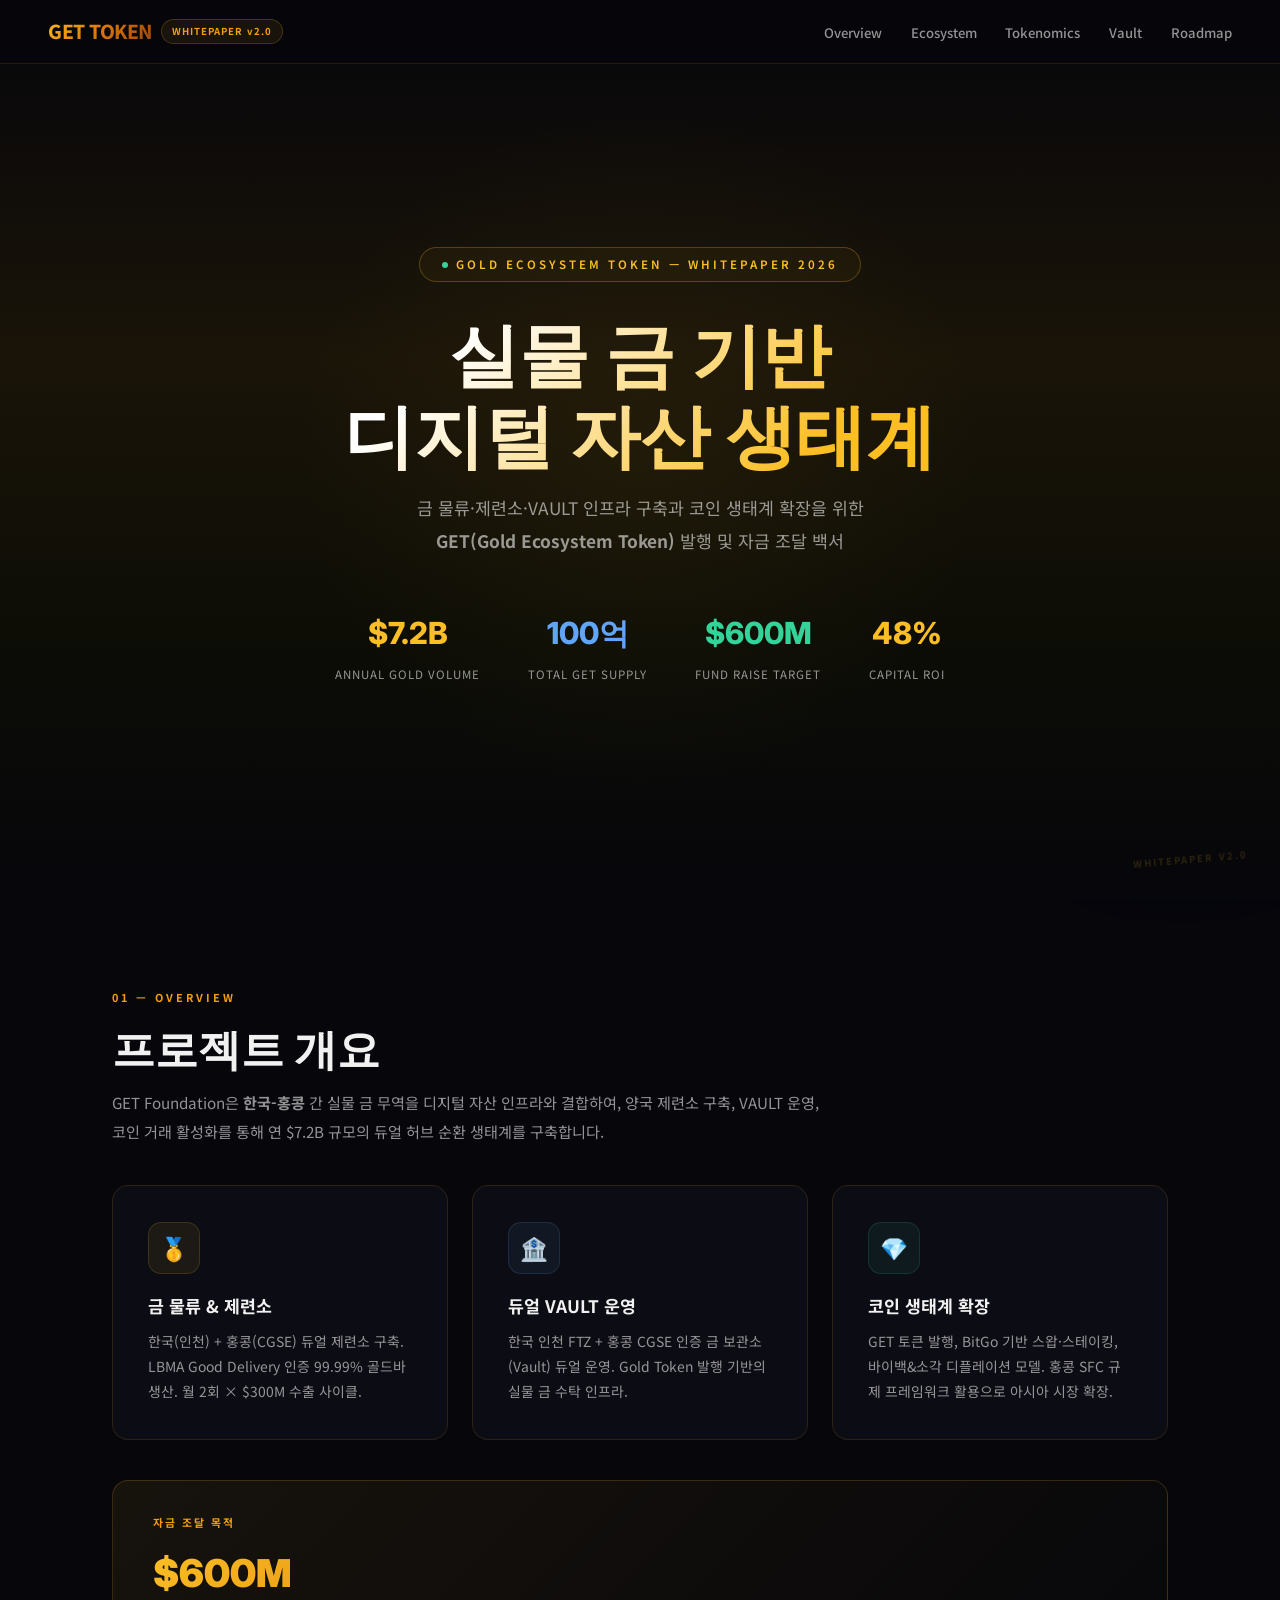
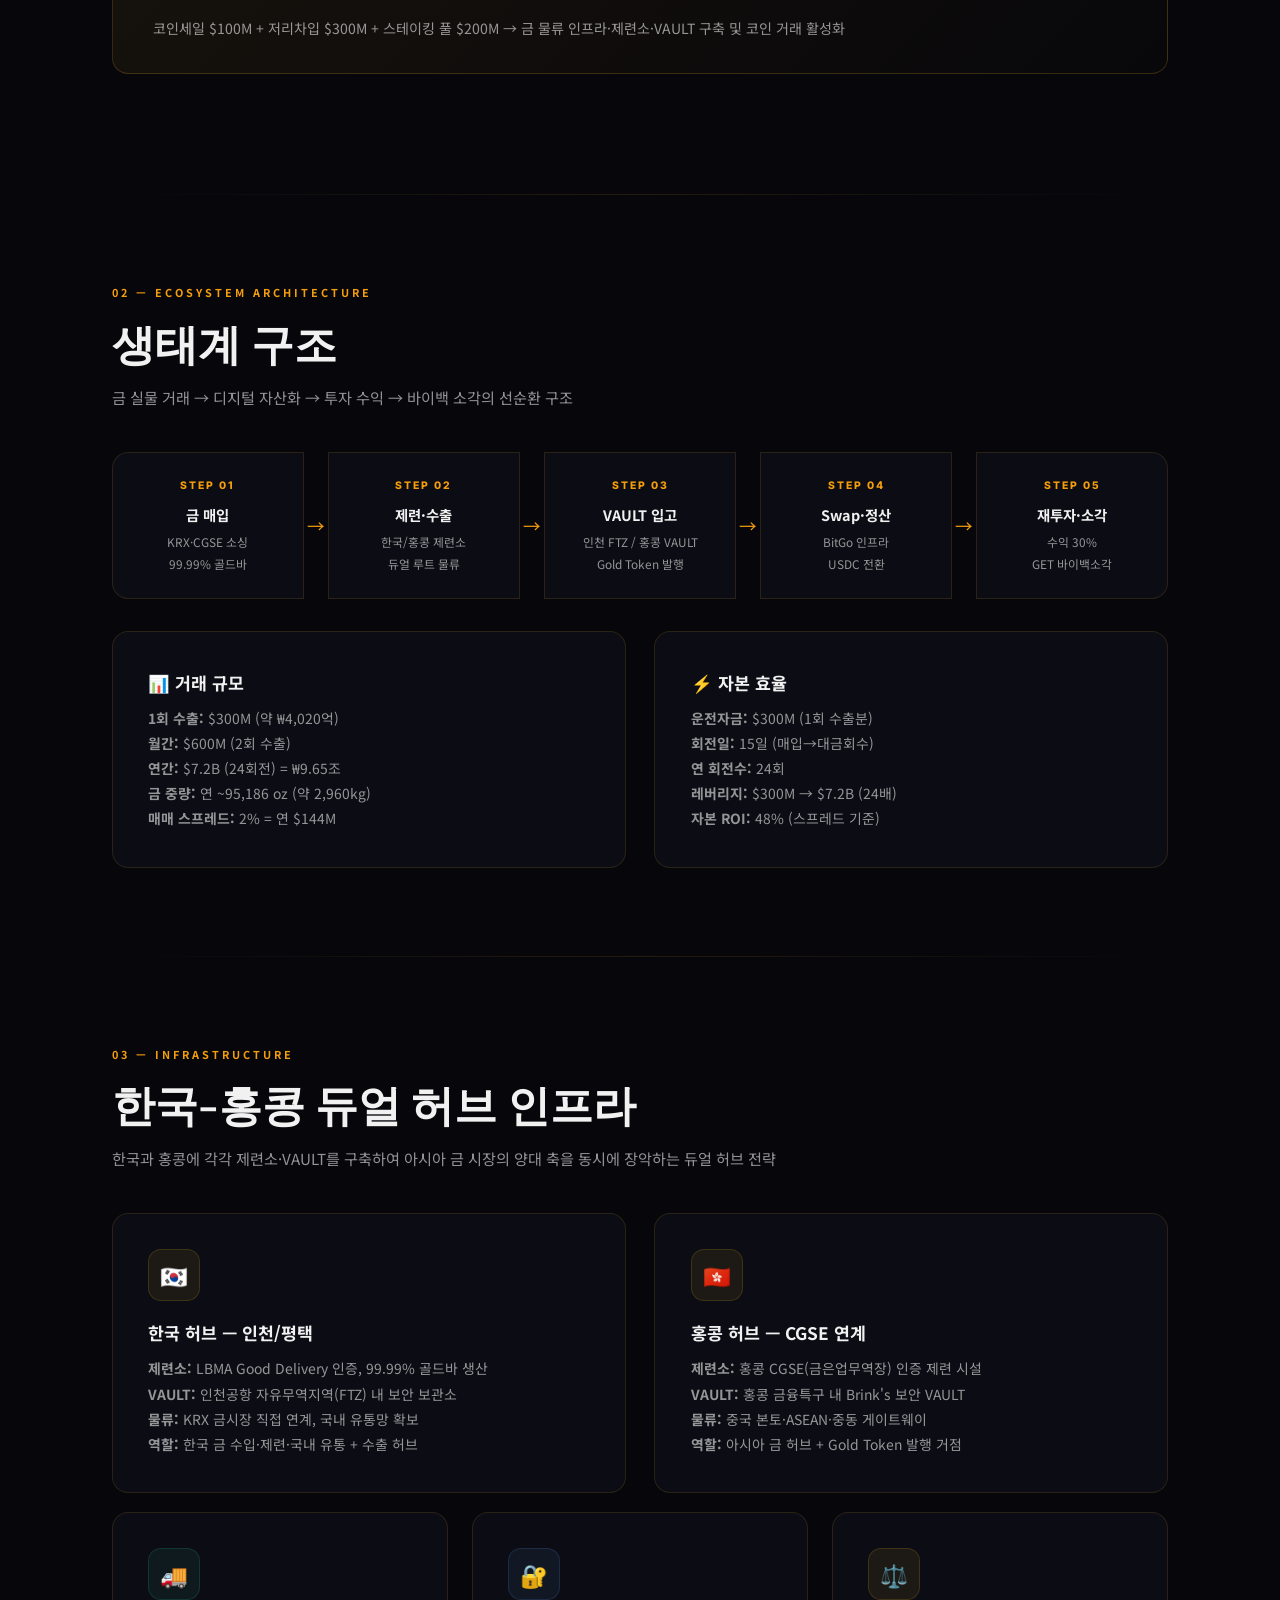
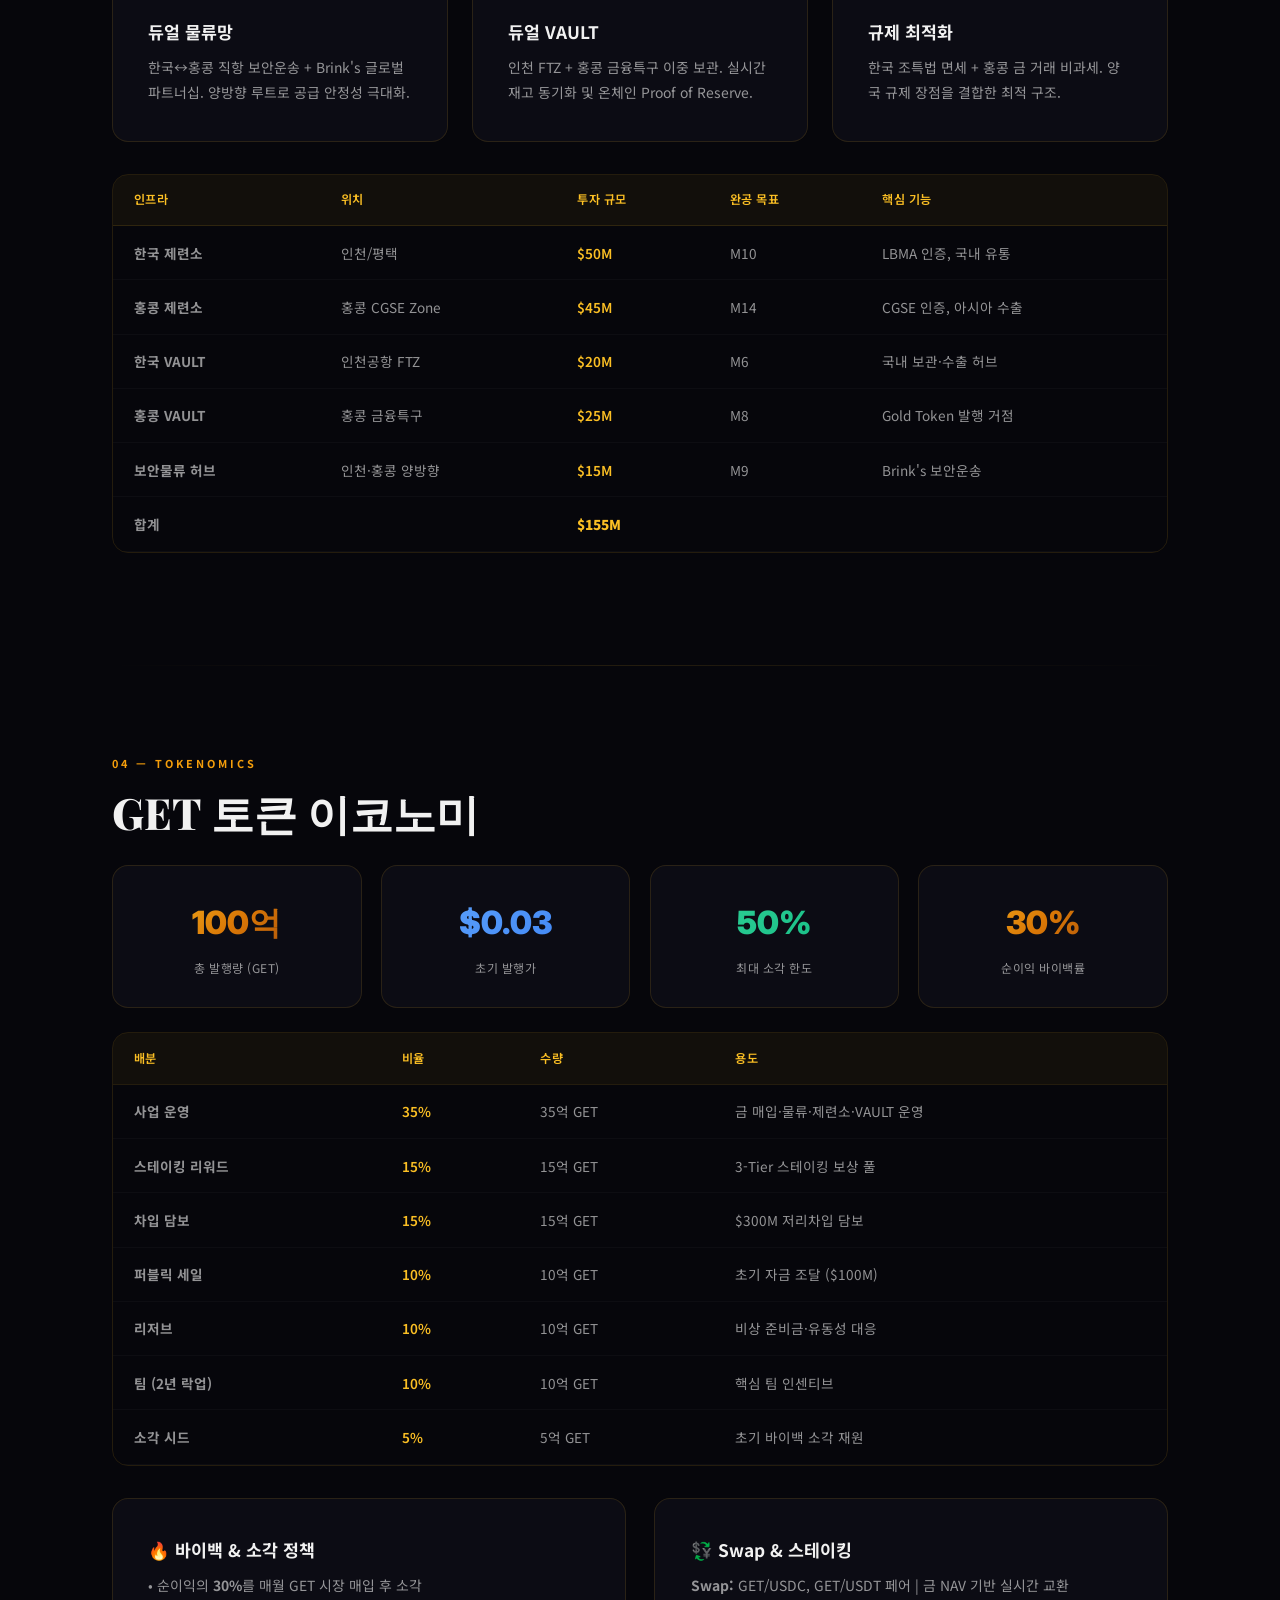
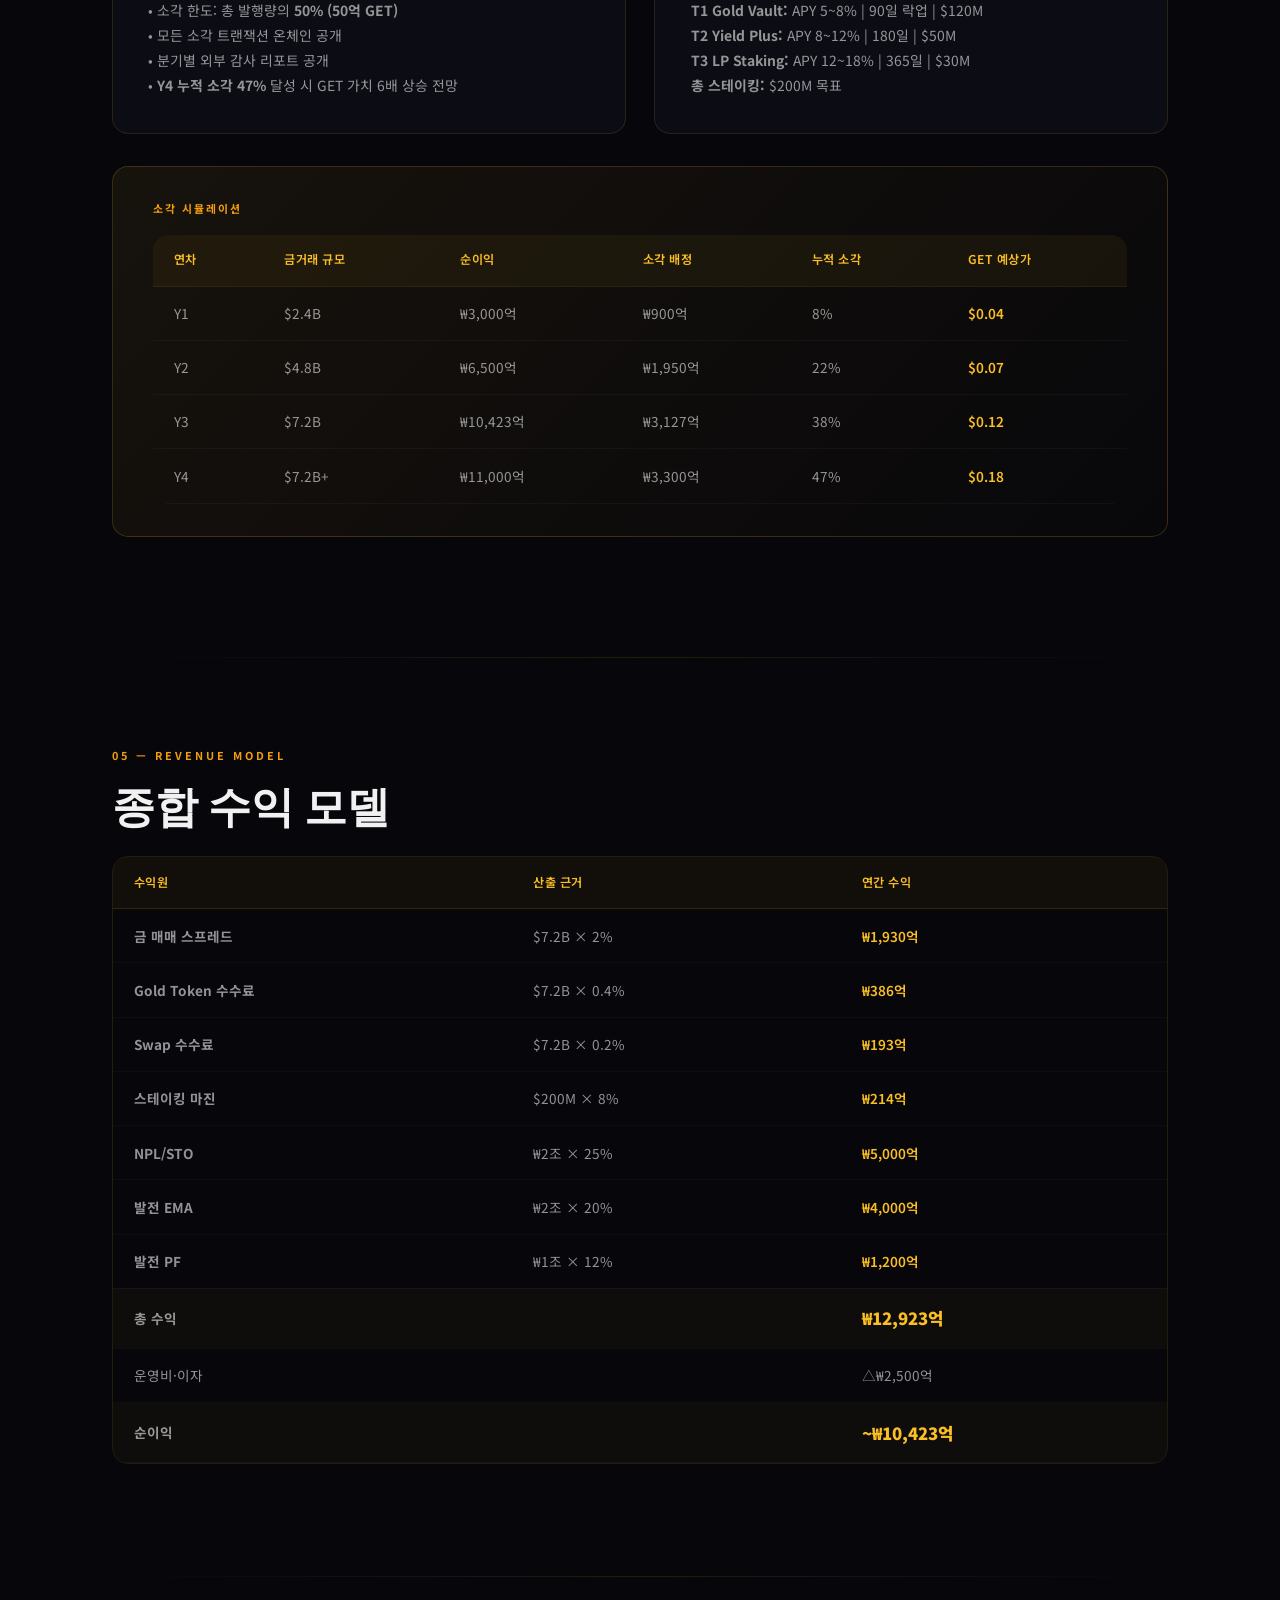
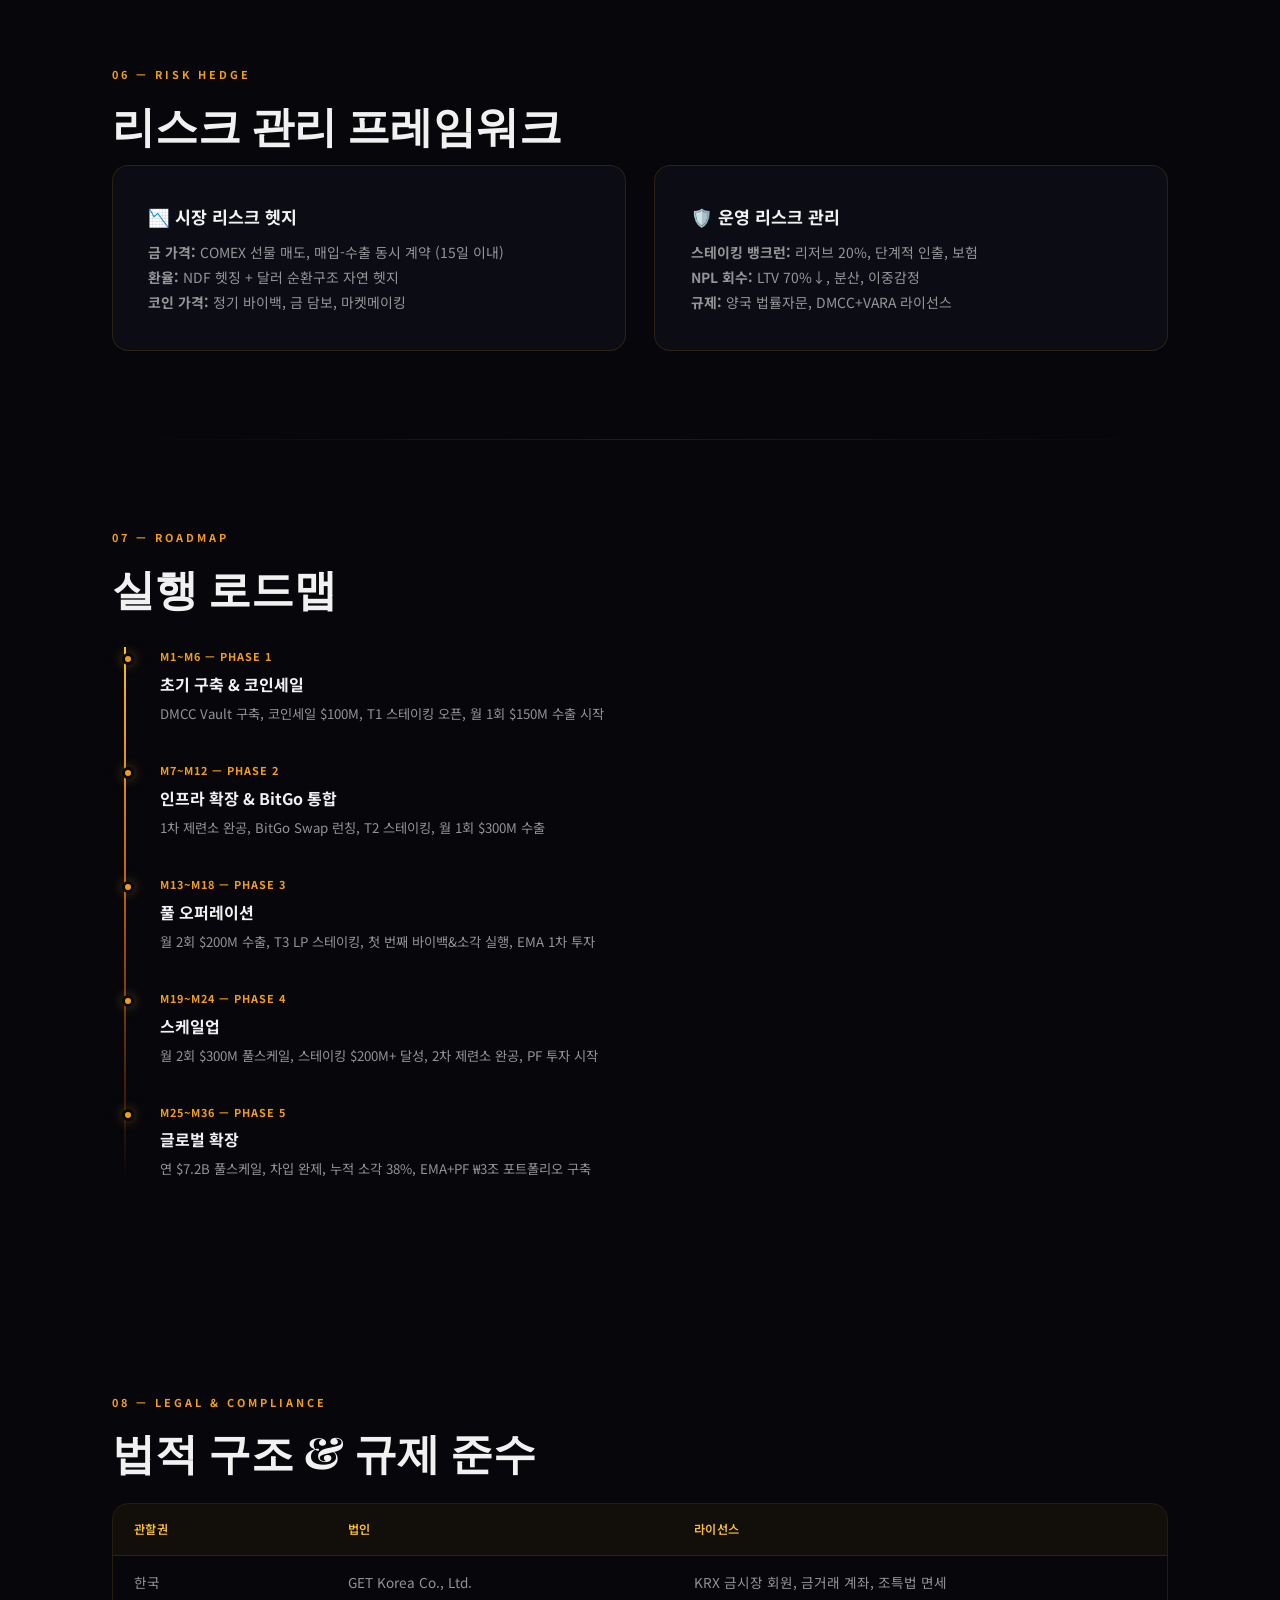
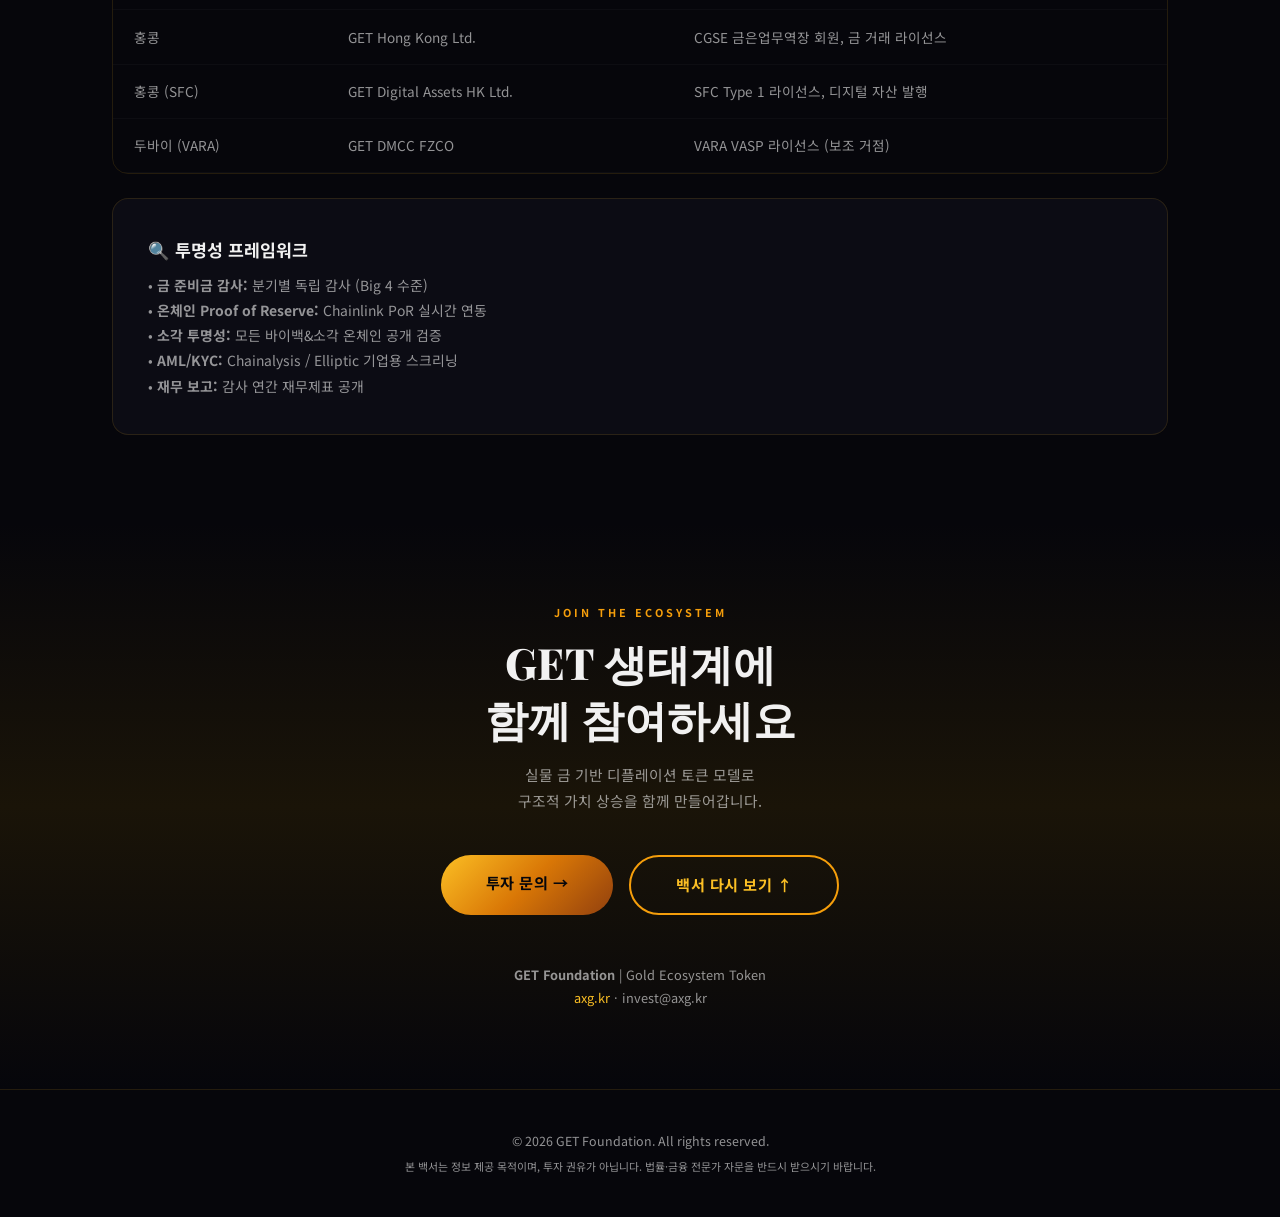
==== commit fbe78d9d: "GET Token Whitepaper v2.0 - Korea-HK Dual Hub Update" ====
--- a/index.html
+++ b/index.html
@@ -50,23 +50,23 @@
 <div class="fade-up">
 <div class="section-label">01 — Overview</div>
 <h2 class="section-title">프로젝트 개요</h2>
-<p class="section-desc">GET Foundation은 한국-두바이 간 실물 금 무역을 디지털 자산 인프라와 결합하여, 금 물류·제련소 구축, VAULT 운영, 코인 거래 활성화를 통해 연 $7.2B 규모의 순환 생태계를 구축합니다.</p>
+<p class="section-desc">GET Foundation은 <strong>한국-홍콩</strong> 간 실물 금 무역을 디지털 자산 인프라와 결합하여, 양국 제련소 구축, VAULT 운영, 코인 거래 활성화를 통해 연 $7.2B 규모의 듀얼 허브 순환 생태계를 구축합니다.</p>
 </div>
 <div class="grid-3 fade-up">
 <div class="card">
 <div class="card-icon">🥇</div>
 <div class="card-title">금 물류 & 제련소</div>
-<p class="card-text">글로벌 99.99% 골드바 소싱, LBMA 인증 제련소 구축, Brink's 보안물류 운영. 월 2회 × $300M 수출 사이클.</p>
+<p class="card-text">한국(인천) + 홍콩(CGSE) 듀얼 제련소 구축. LBMA Good Delivery 인증 99.99% 골드바 생산. 월 2회 × $300M 수출 사이클.</p>
 </div>
 <div class="card">
 <div class="card-icon blue">🏦</div>
-<div class="card-title">VAULT 구축 & 운영</div>
-<p class="card-text">DMCC 인증 두바이 금 보관소(Vault) 구축·운영. Gold Token 발행 기반이 되는 실물 금 수탁 인프라.</p>
+<div class="card-title">듀얼 VAULT 운영</div>
+<p class="card-text">한국 인천 FTZ + 홍콩 CGSE 인증 금 보관소(Vault) 듀얼 운영. Gold Token 발행 기반의 실물 금 수탁 인프라.</p>
 </div>
 <div class="card">
 <div class="card-icon green">💎</div>
 <div class="card-title">코인 생태계 확장</div>
-<p class="card-text">GET 토큰 발행, BitGo 기반 스왑·스테이킹, 바이백&소각 디플레이션 모델로 토큰 가치 극대화.</p>
+<p class="card-text">GET 토큰 발행, BitGo 기반 스왑·스테이킹, 바이백&소각 디플레이션 모델. 홍콩 SFC 규제 프레임워크 활용으로 아시아 시장 확장.</p>
 </div>
 </div>
 
@@ -90,11 +90,11 @@
 </div>
 
 <div class="flow fade-up">
-<div class="flow-step"><div class="step-num">STEP 01</div><div class="step-title">금 매입</div><div class="step-desc">KRX·글로벌 소싱<br>99.99% 골드바</div></div>
+<div class="flow-step"><div class="step-num">STEP 01</div><div class="step-title">금 매입</div><div class="step-desc">KRX·CGSE 소싱<br>99.99% 골드바</div></div>
 <div class="flow-arrow">→</div>
-<div class="flow-step"><div class="step-num">STEP 02</div><div class="step-title">수출·물류</div><div class="step-desc">Brink's 보안운송<br>두바이 DMCC</div></div>
+<div class="flow-step"><div class="step-num">STEP 02</div><div class="step-title">제련·수출</div><div class="step-desc">한국/홍콩 제련소<br>듀얼 루트 물류</div></div>
 <div class="flow-arrow">→</div>
-<div class="flow-step"><div class="step-num">STEP 03</div><div class="step-title">VAULT 입고</div><div class="step-desc">실물 보관<br>Gold Token 발행</div></div>
+<div class="flow-step"><div class="step-num">STEP 03</div><div class="step-title">VAULT 입고</div><div class="step-desc">인천 FTZ / 홍콩 VAULT<br>Gold Token 발행</div></div>
 <div class="flow-arrow">→</div>
 <div class="flow-step"><div class="step-num">STEP 04</div><div class="step-title">Swap·정산</div><div class="step-desc">BitGo 인프라<br>USDC 전환</div></div>
 <div class="flow-arrow">→</div>
@@ -133,35 +133,59 @@
 <div class="container">
 <div class="fade-up">
 <div class="section-label">03 — Infrastructure</div>
-<h2 class="section-title">금 물류·제련소·VAULT 인프라</h2>
-</div>
-<div class="grid-3 fade-up">
-<div class="card">
-<div class="card-icon">🏭</div>
-<div class="card-title">제련소 구축</div>
-<p class="card-text">LBMA Good Delivery 인증 기준의 제련 시설. 99.99% 순도 골드바 생산 라인 구축. 자체 제련으로 원가 경쟁력 확보.</p>
+<h2 class="section-title">한국-홍콩 듀얼 허브 인프라</h2>
+<p class="section-desc">한국과 홍콩에 각각 제련소·VAULT를 구축하여 아시아 금 시장의 양대 축을 동시에 장악하는 듀얼 허브 전략</p>
+</div>
+<div class="grid-2 fade-up">
+<div class="card">
+<div class="card-icon">🇰🇷</div>
+<div class="card-title">한국 허브 — 인천/평택</div>
+<p class="card-text">
+<strong>제련소:</strong> LBMA Good Delivery 인증, 99.99% 골드바 생산<br>
+<strong>VAULT:</strong> 인천공항 자유무역지역(FTZ) 내 보안 보관소<br>
+<strong>물류:</strong> KRX 금시장 직접 연계, 국내 유통망 확보<br>
+<strong>역할:</strong> 한국 금 수입·제련·국내 유통 + 수출 허브
+</p>
+</div>
+<div class="card">
+<div class="card-icon">🇭🇰</div>
+<div class="card-title">홍콩 허브 — CGSE 연계</div>
+<p class="card-text">
+<strong>제련소:</strong> 홍콩 CGSE(금은업무역장) 인증 제련 시설<br>
+<strong>VAULT:</strong> 홍콩 금융특구 내 Brink's 보안 VAULT<br>
+<strong>물류:</strong> 중국 본토·ASEAN·중동 게이트웨이<br>
+<strong>역할:</strong> 아시아 금 허브 + Gold Token 발행 거점
+</p>
+</div>
+</div>
+<div class="grid-3 fade-up" style="margin-top:1.2rem">
+<div class="card">
+<div class="card-icon green">🚚</div>
+<div class="card-title">듀얼 물류망</div>
+<p class="card-text">한국↔홍콩 직항 보안운송 + Brink's 글로벌 파트너십. 양방향 루트로 공급 안정성 극대화.</p>
 </div>
 <div class="card">
 <div class="card-icon blue">🔐</div>
-<div class="card-title">DMCC VAULT</div>
-<p class="card-text">두바이 DMCC Free Zone 내 금 전용 보관소. Brink's 보안 시스템 연동. 실시간 재고 관리 및 온체인 Proof of Reserve.</p>
-</div>
-<div class="card">
-<div class="card-icon green">🚚</div>
-<div class="card-title">보안 물류망</div>
-<p class="card-text">한국↔두바이 전용 보안 운송 루트. Brink's 글로벌 물류 파트너십. 보험 담보 100% 커버리지.</p>
+<div class="card-title">듀얼 VAULT</div>
+<p class="card-text">인천 FTZ + 홍콩 금융특구 이중 보관. 실시간 재고 동기화 및 온체인 Proof of Reserve.</p>
+</div>
+<div class="card">
+<div class="card-icon">⚖️</div>
+<div class="card-title">규제 최적화</div>
+<p class="card-text">한국 조특법 면세 + 홍콩 금 거래 비과세. 양국 규제 장점을 결합한 최적 구조.</p>
 </div>
 </div>
 
 <div class="table-wrap fade-up" style="margin-top:2rem">
 <table>
-<thead><tr><th>인프라</th><th>위치</th><th>투자 규모</th><th>완공 목표</th></tr></thead>
+<thead><tr><th>인프라</th><th>위치</th><th>투자 규모</th><th>완공 목표</th><th>핵심 기능</th></tr></thead>
 <tbody>
-<tr><td><strong>1차 제련소</strong></td><td>한국 (인천/평택)</td><td class="highlight">$50M</td><td>M12</td></tr>
-<tr><td><strong>DMCC Gold Vault</strong></td><td>두바이 DMCC Free Zone</td><td class="highlight">$30M</td><td>M6</td></tr>
-<tr><td><strong>보안물류 허브</strong></td><td>인천공항 자유무역지역</td><td class="highlight">$15M</td><td>M9</td></tr>
-<tr><td><strong>2차 제련소</strong></td><td>두바이 JAFZA</td><td class="highlight">$40M</td><td>M18</td></tr>
-<tr><td><strong>합계</strong></td><td></td><td style="color:var(--gold-400);font-weight:900">$135M</td><td></td></tr>
+<tr><td><strong>한국 제련소</strong></td><td>인천/평택</td><td class="highlight">$50M</td><td>M10</td><td>LBMA 인증, 국내 유통</td></tr>
+<tr><td><strong>홍콩 제련소</strong></td><td>홍콩 CGSE Zone</td><td class="highlight">$45M</td><td>M14</td><td>CGSE 인증, 아시아 수출</td></tr>
+<tr><td><strong>한국 VAULT</strong></td><td>인천공항 FTZ</td><td class="highlight">$20M</td><td>M6</td><td>국내 보관·수출 허브</td></tr>
+<tr><td><strong>홍콩 VAULT</strong></td><td>홍콩 금융특구</td><td class="highlight">$25M</td><td>M8</td><td>Gold Token 발행 거점</td></tr>
+<tr><td><strong>보안물류 허브</strong></td><td>인천·홍콩 양방향</td><td class="highlight">$15M</td><td>M9</td><td>Brink's 보안운송</td></tr>
+<tr><td><strong>합계</strong></td><td></td><td style="color:var(--gold-400);font-weight:900">$155M</td><td></td><td></td></tr>
 </tbody>
 </table>
 </div>
@@ -329,9 +353,10 @@
 <table>
 <thead><tr><th>관할권</th><th>법인</th><th>라이선스</th></tr></thead>
 <tbody>
-<tr><td>한국</td><td>GET Korea Co., Ltd.</td><td>KRX 금시장 회원, 금거래 계좌</td></tr>
-<tr><td>두바이 (DMCC)</td><td>GET DMCC FZCO</td><td>DMCC 금 거래 라이선스</td></tr>
-<tr><td>두바이 (VARA)</td><td>GET Digital Assets FZCO</td><td>VARA VASP 라이선스 (발행)</td></tr>
+<tr><td>한국</td><td>GET Korea Co., Ltd.</td><td>KRX 금시장 회원, 금거래 계좌, 조특법 면세</td></tr>
+<tr><td>홍콩</td><td>GET Hong Kong Ltd.</td><td>CGSE 금은업무역장 회원, 금 거래 라이선스</td></tr>
+<tr><td>홍콩 (SFC)</td><td>GET Digital Assets HK Ltd.</td><td>SFC Type 1 라이선스, 디지털 자산 발행</td></tr>
+<tr><td>두바이 (VARA)</td><td>GET DMCC FZCO</td><td>VARA VASP 라이선스 (보조 거점)</td></tr>
 </tbody>
 </table>
 </div>
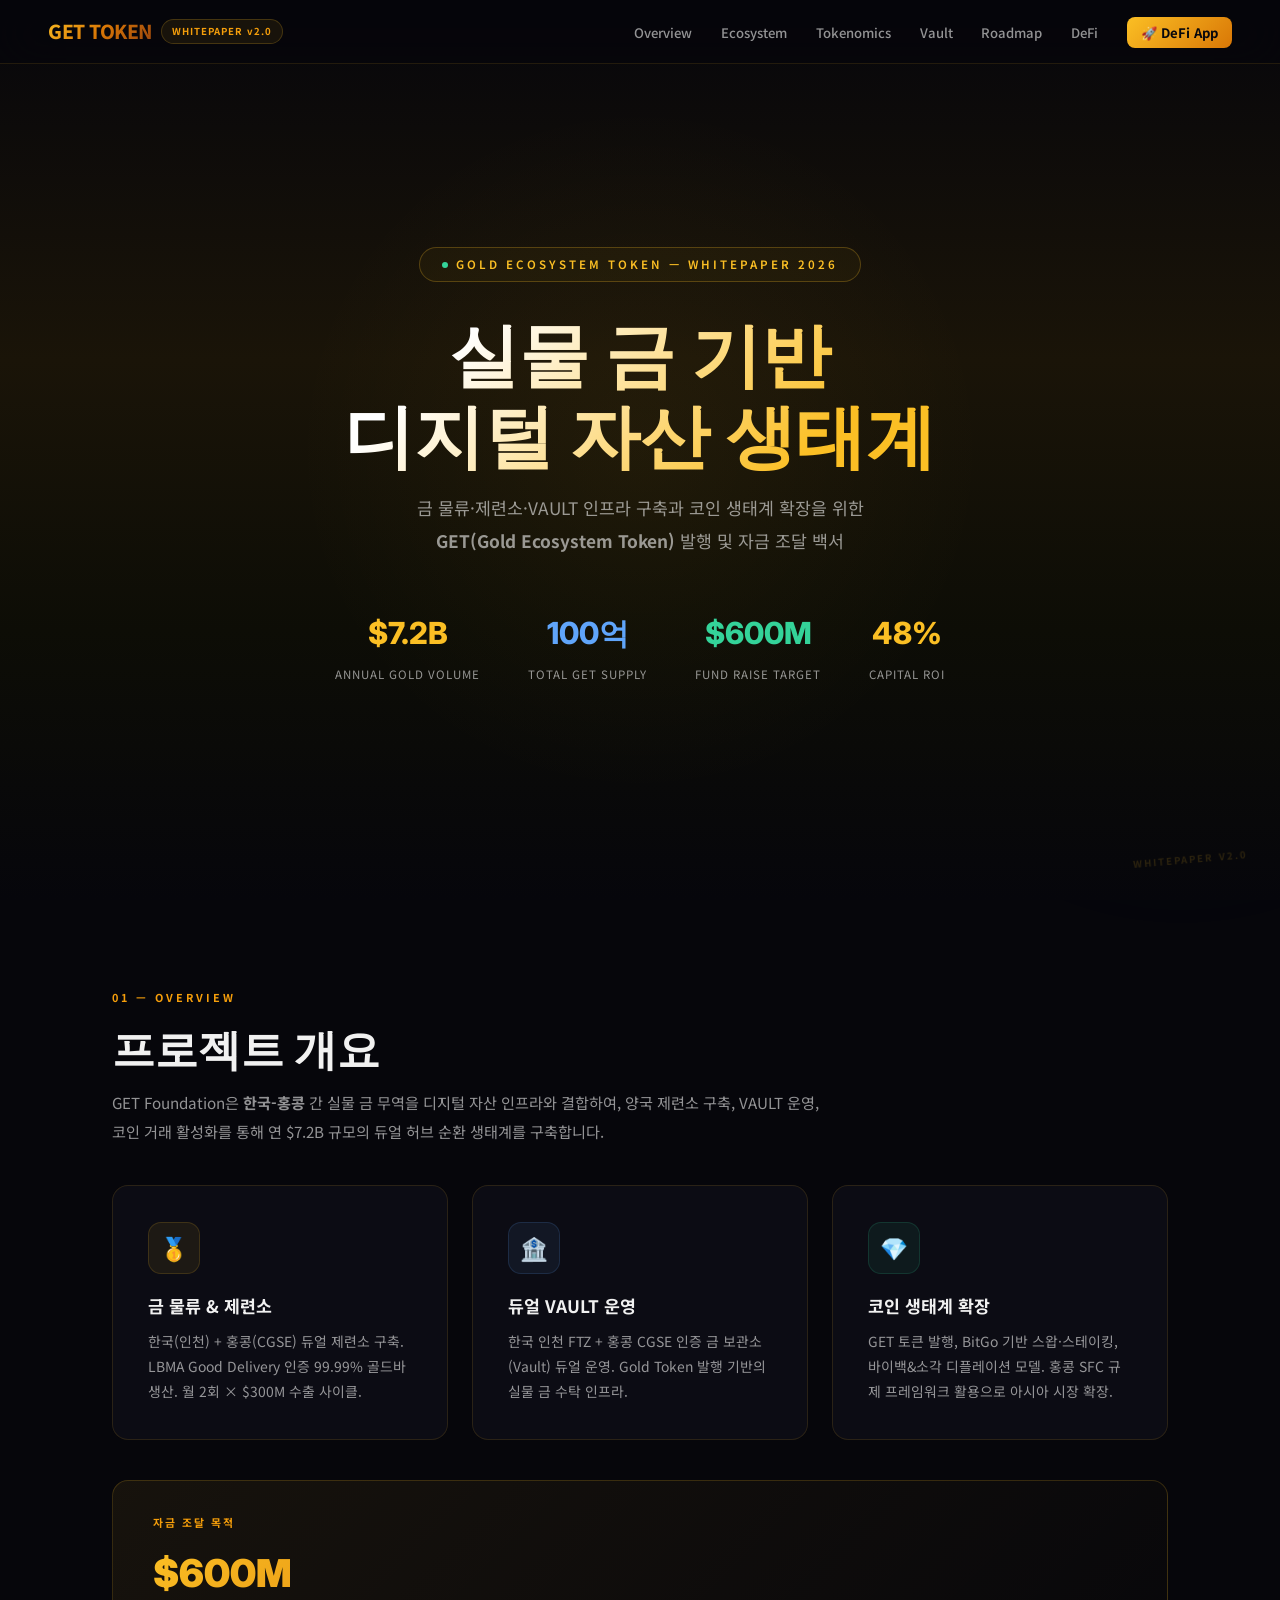
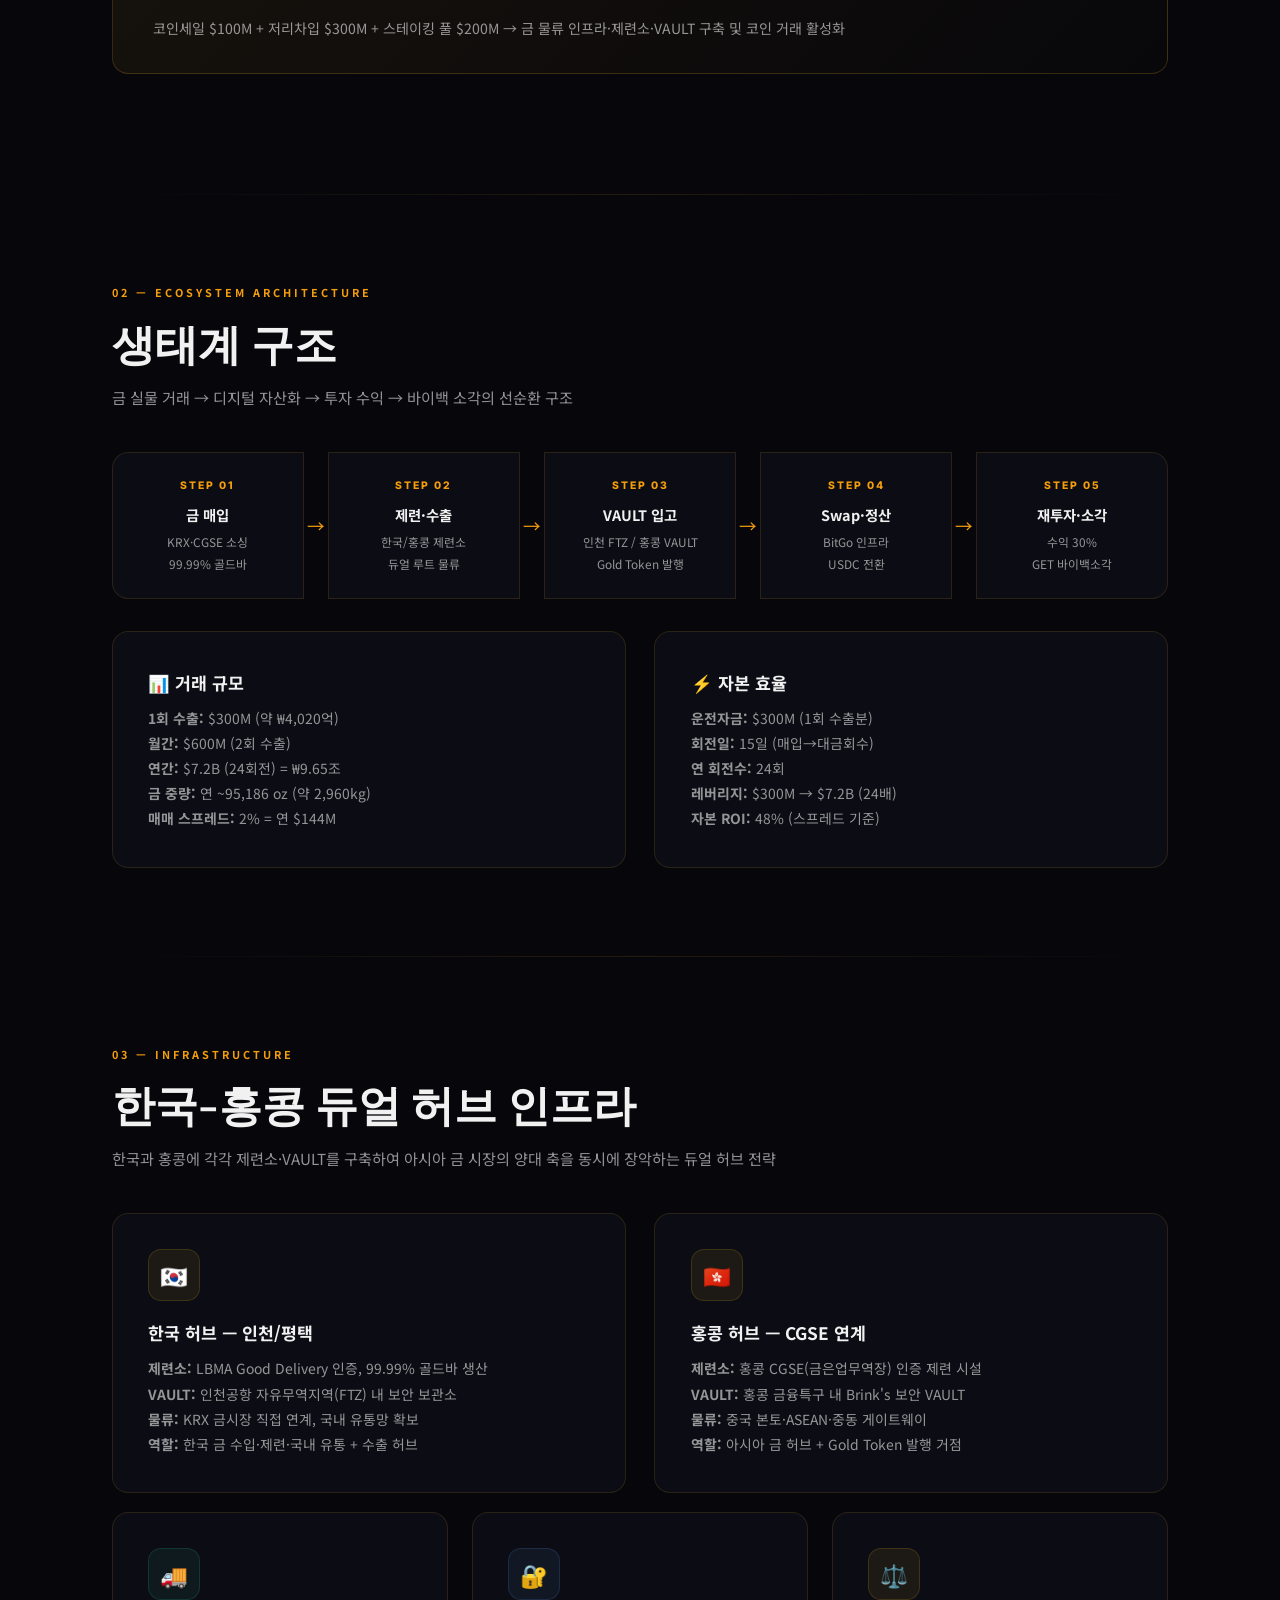
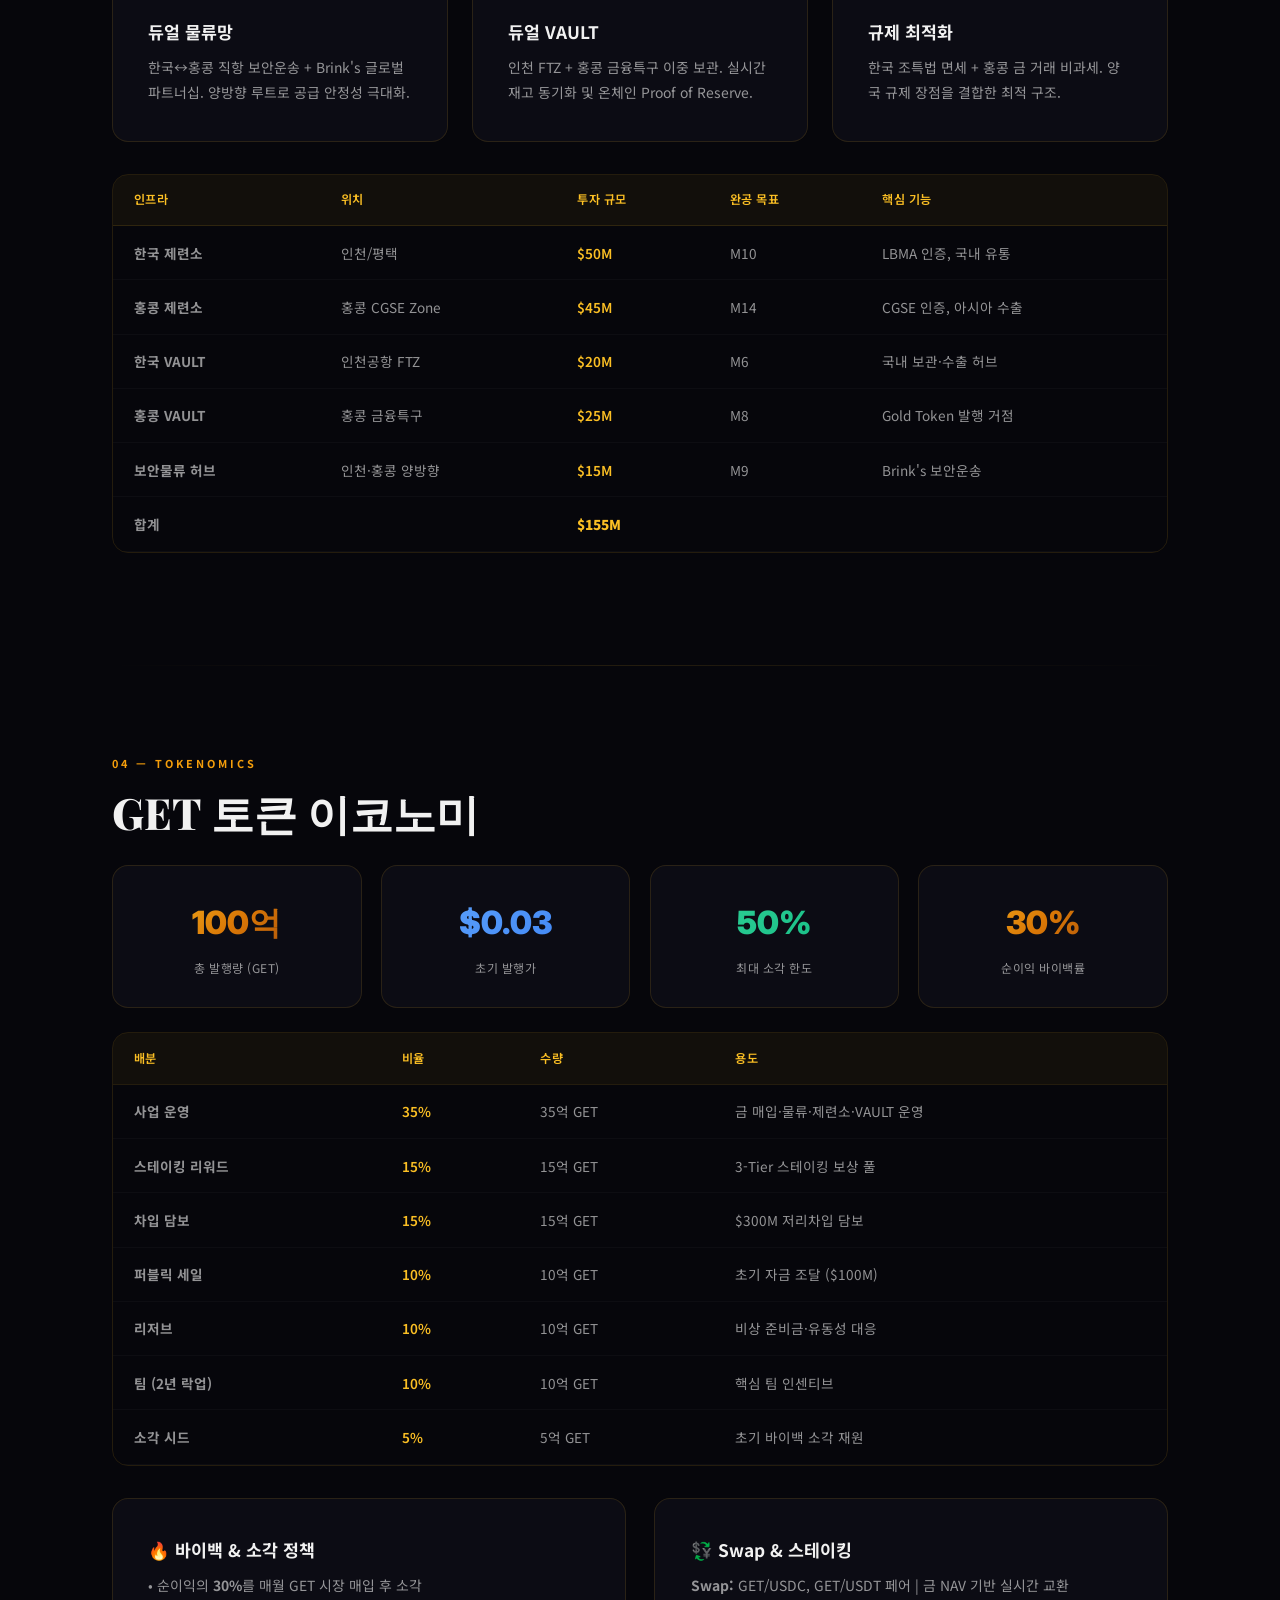
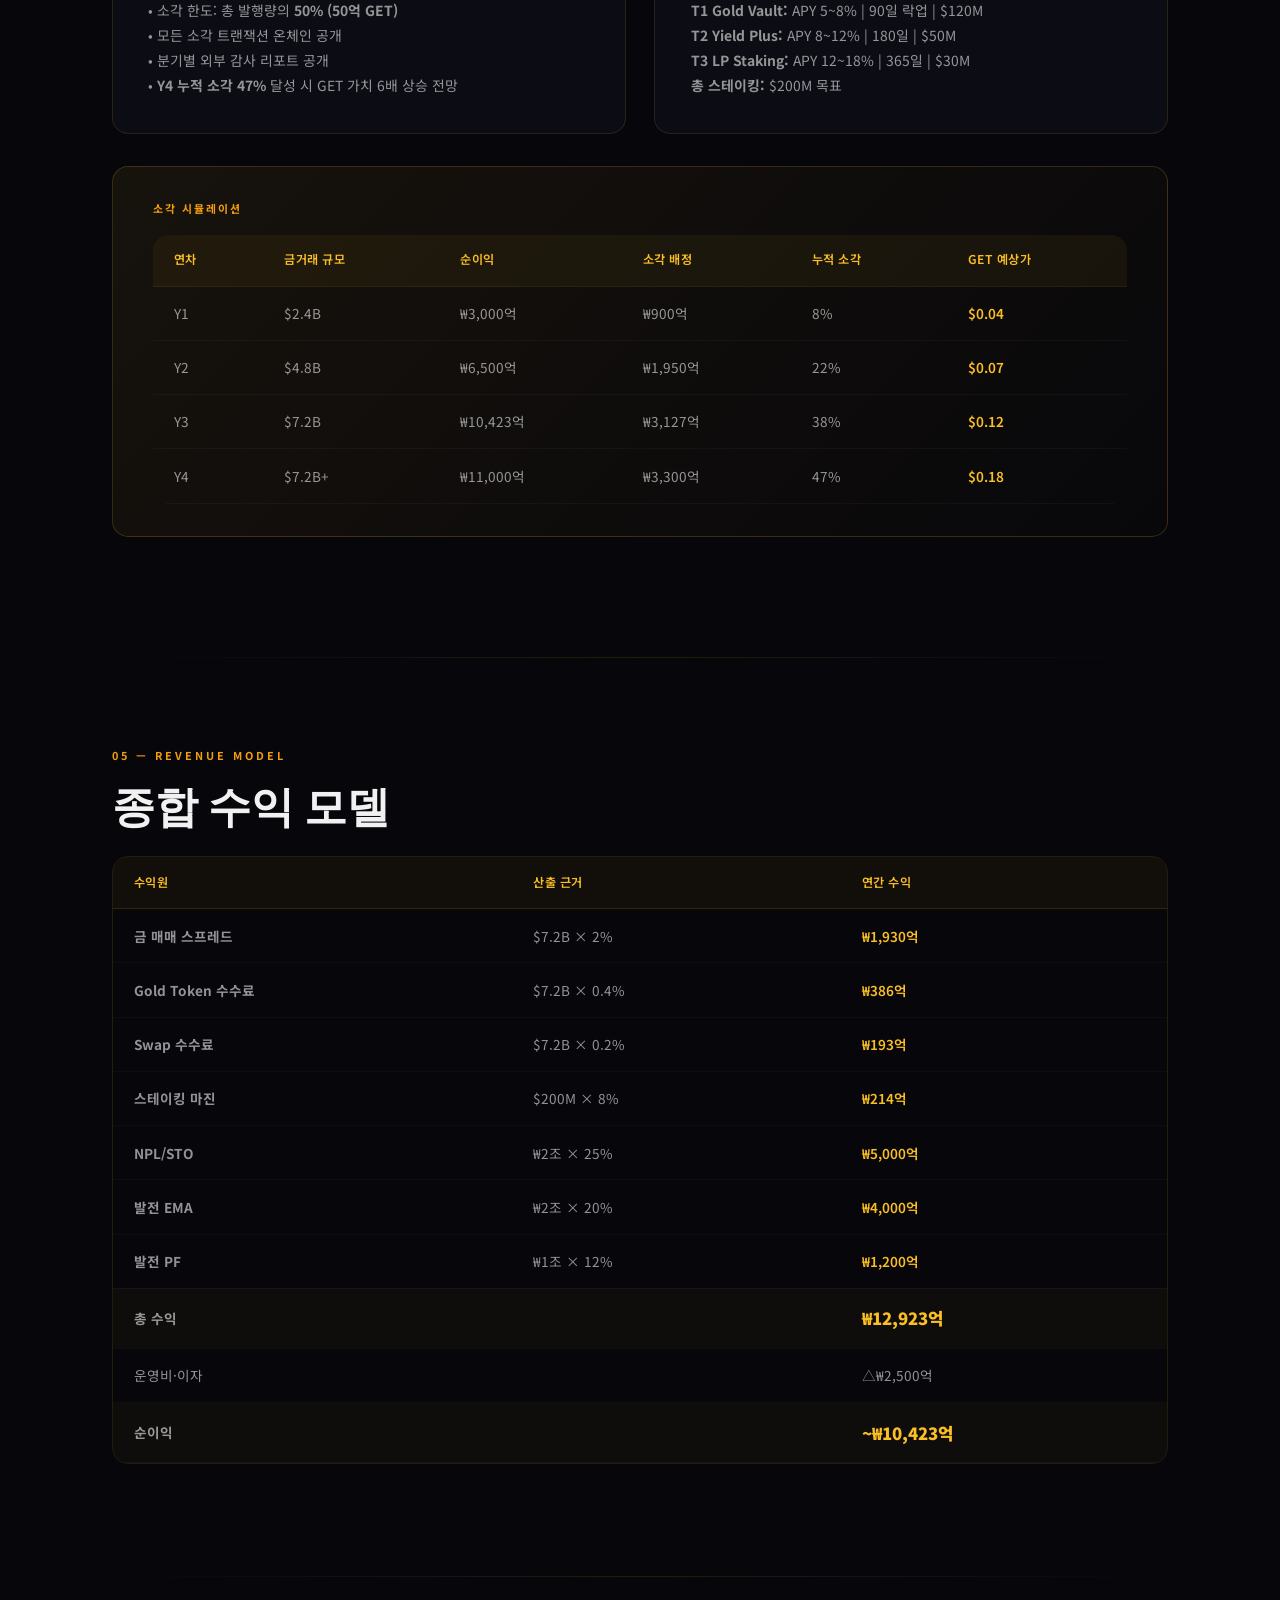
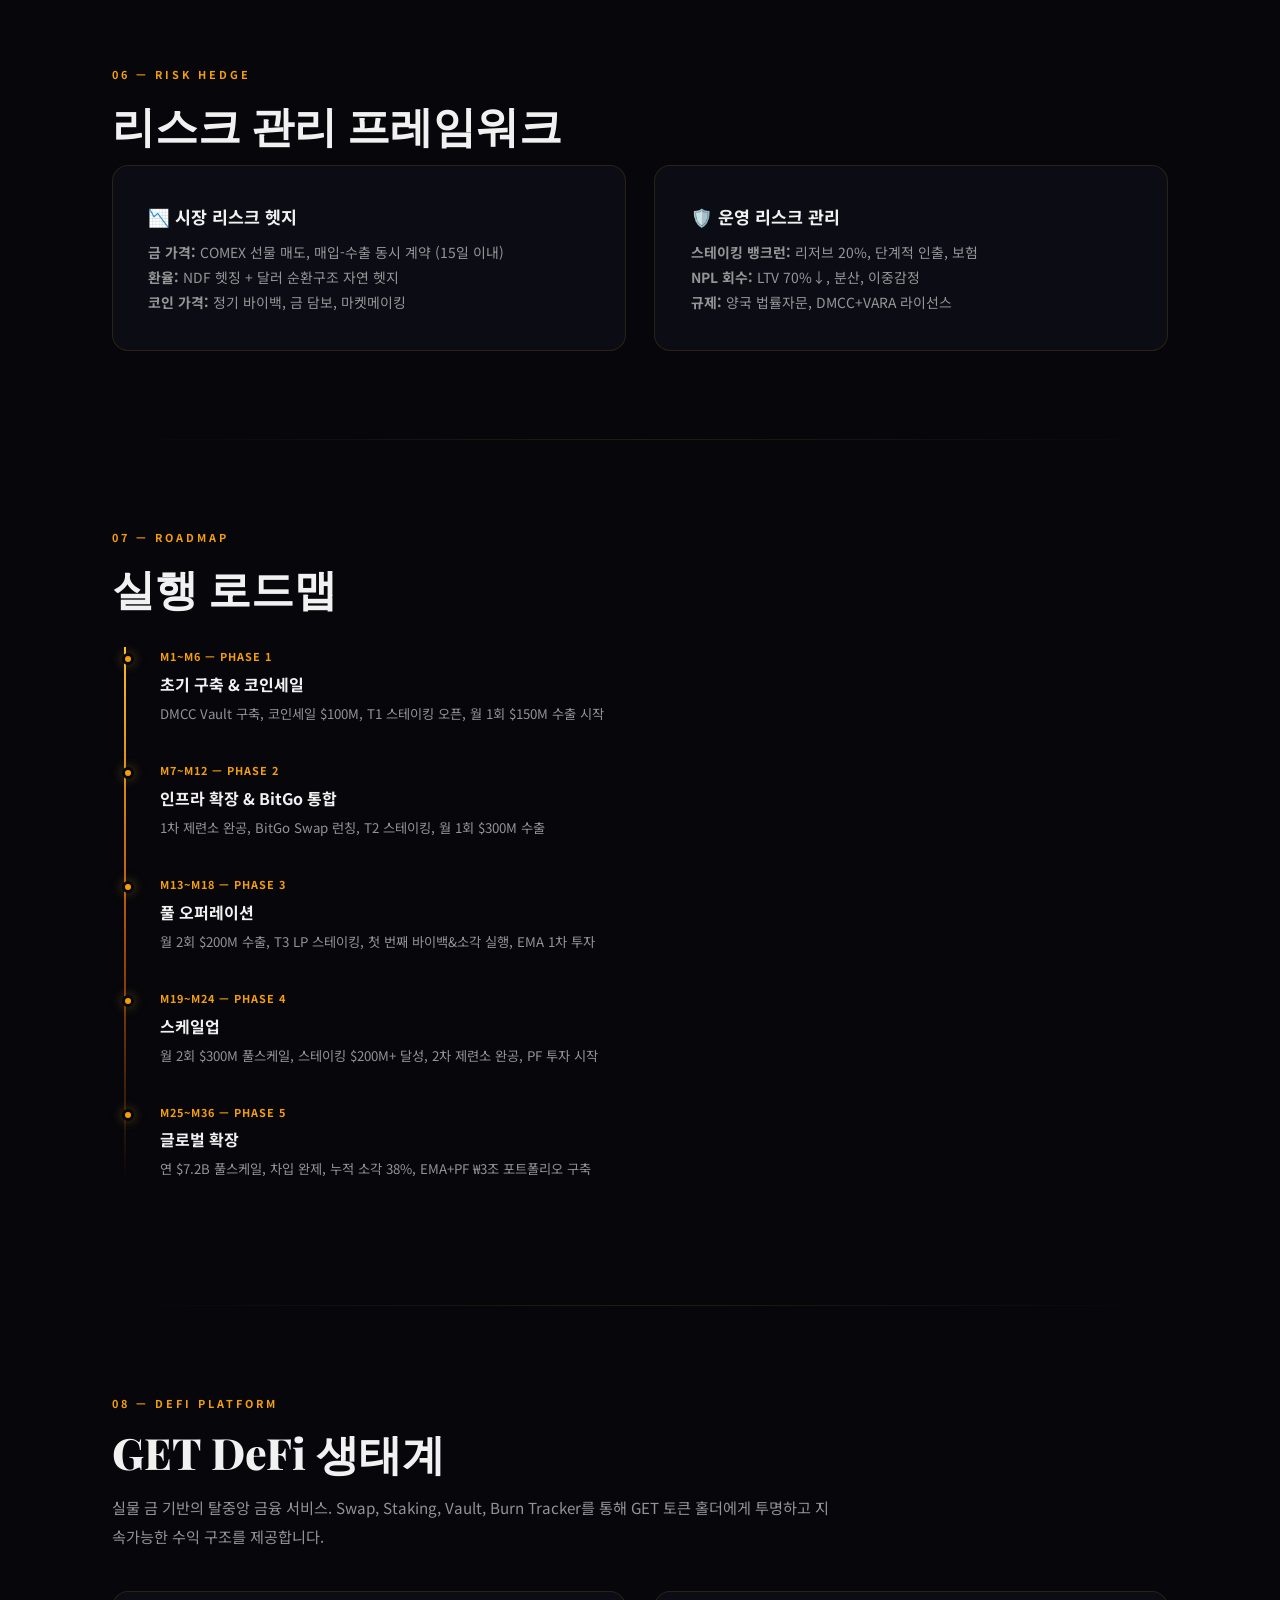
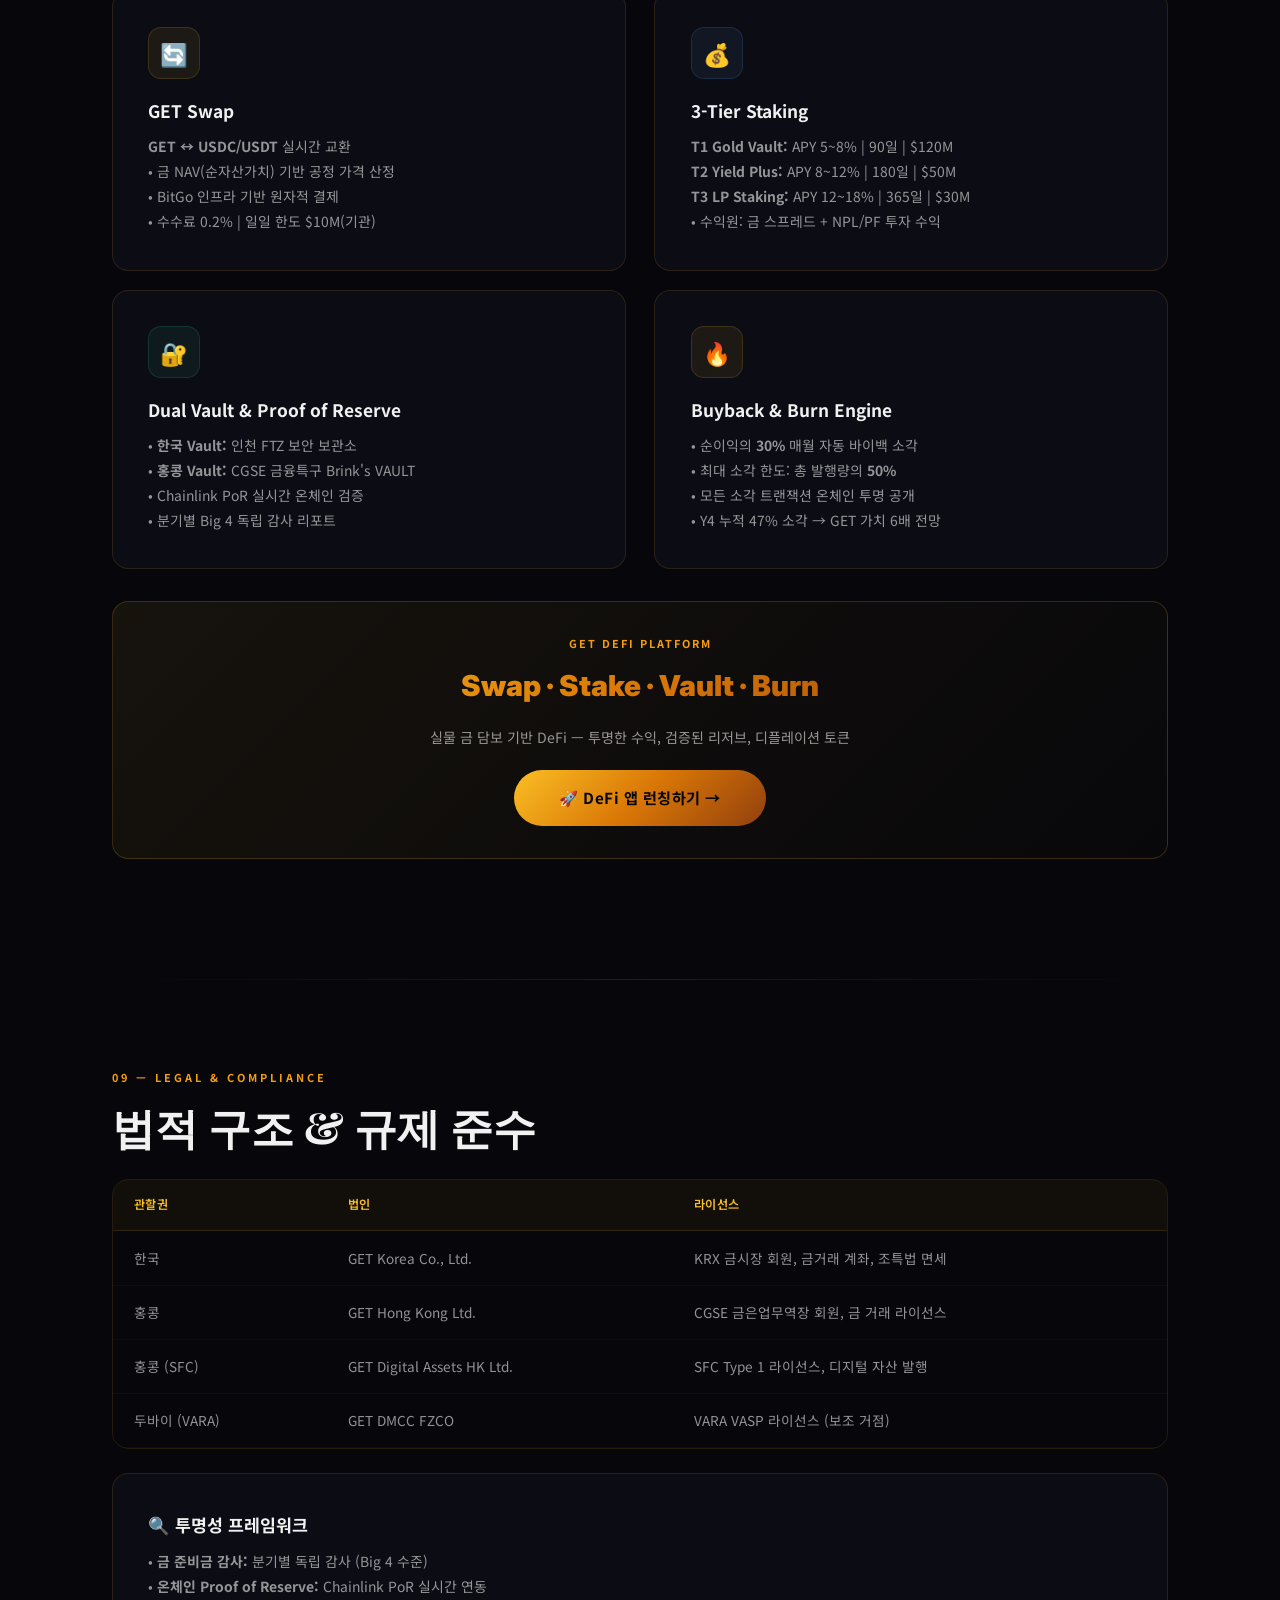
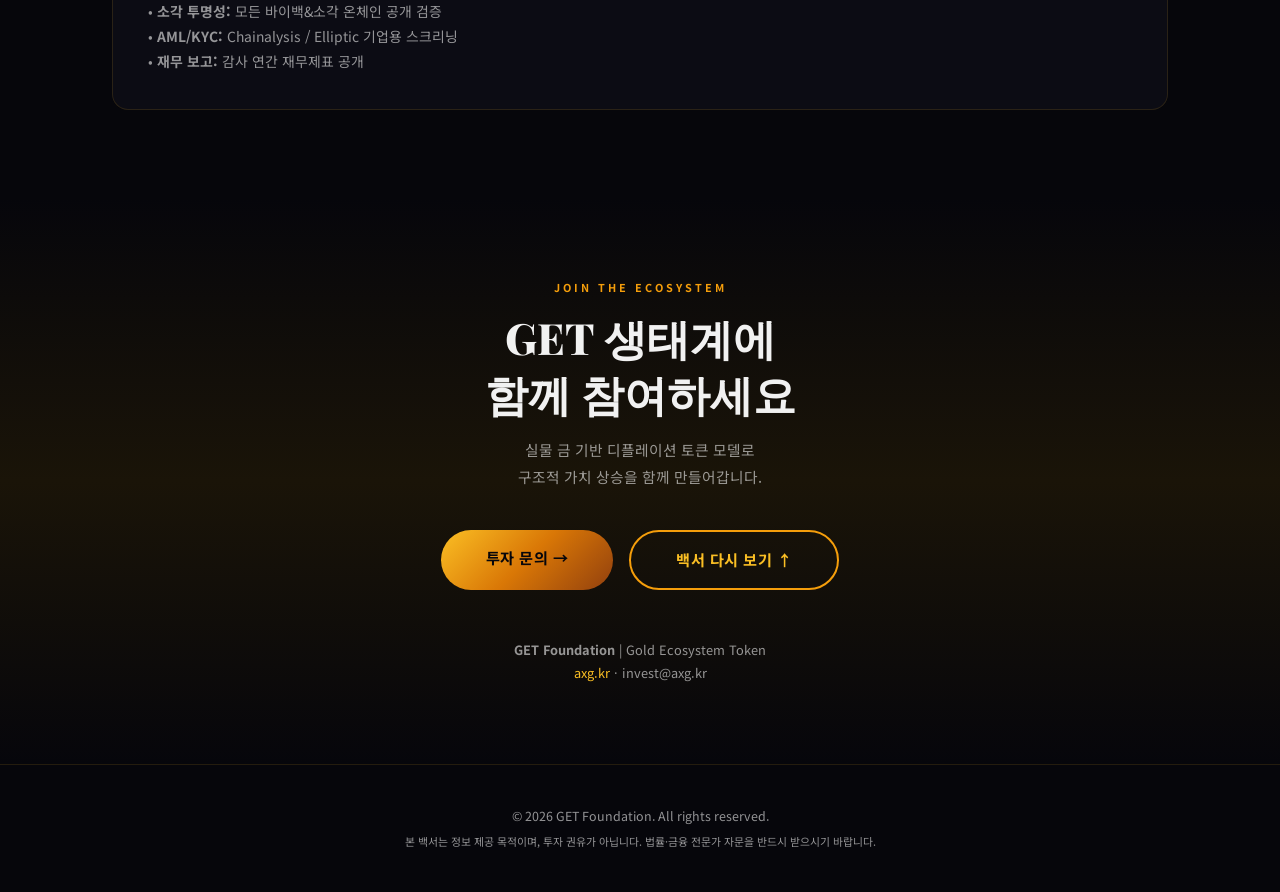
==== commit 254e7aa3: "GET Token Whitepaper v2.0 - Korea-HK Dual Hub Update" ====
--- a/index.html
+++ b/index.html
@@ -26,6 +26,8 @@
 <li><a href="#tokenomics">Tokenomics</a></li>
 <li><a href="#vault">Vault</a></li>
 <li><a href="#roadmap">Roadmap</a></li>
+<li><a href="#defi">DeFi</a></li>
+<li><a href="defi.html" style="background:linear-gradient(135deg,#fbbf24,#d97706);color:#07070d;padding:6px 14px;border-radius:8px;font-weight:700;font-size:.82rem">🚀 DeFi App</a></li>
 </ul>
 </nav>
 
@@ -342,11 +344,79 @@
 </div>
 </section>
 
-<!-- 08 LEGAL -->
+<div class="container"><div class="divider"></div></div>
+
+<!-- 08 DeFi PLATFORM -->
+<section id="defi" class="section">
+<div class="container">
+<div class="fade-up">
+<div class="section-label">08 — DeFi Platform</div>
+<h2 class="section-title">GET DeFi 생태계</h2>
+<p class="section-desc">실물 금 기반의 탈중앙 금융 서비스. Swap, Staking, Vault, Burn Tracker를 통해 GET 토큰 홀더에게 투명하고 지속가능한 수익 구조를 제공합니다.</p>
+</div>
+
+<div class="grid-2 fade-up">
+<div class="card">
+<div class="card-icon">🔄</div>
+<div class="card-title">GET Swap</div>
+<p class="card-text">
+<strong>GET ↔ USDC/USDT</strong> 실시간 교환<br>
+• 금 NAV(순자산가치) 기반 공정 가격 산정<br>
+• BitGo 인프라 기반 원자적 결제<br>
+• 수수료 0.2% | 일일 한도 $10M(기관)
+</p>
+</div>
+<div class="card">
+<div class="card-icon blue">💰</div>
+<div class="card-title">3-Tier Staking</div>
+<p class="card-text">
+<strong>T1 Gold Vault:</strong> APY 5~8% | 90일 | $120M<br>
+<strong>T2 Yield Plus:</strong> APY 8~12% | 180일 | $50M<br>
+<strong>T3 LP Staking:</strong> APY 12~18% | 365일 | $30M<br>
+• 수익원: 금 스프레드 + NPL/PF 투자 수익
+</p>
+</div>
+</div>
+
+<div class="grid-2 fade-up" style="margin-top:1.2rem">
+<div class="card">
+<div class="card-icon green">🔐</div>
+<div class="card-title">Dual Vault & Proof of Reserve</div>
+<p class="card-text">
+• <strong>한국 Vault:</strong> 인천 FTZ 보안 보관소<br>
+• <strong>홍콩 Vault:</strong> CGSE 금융특구 Brink's VAULT<br>
+• Chainlink PoR 실시간 온체인 검증<br>
+• 분기별 Big 4 독립 감사 리포트
+</p>
+</div>
+<div class="card">
+<div class="card-icon">🔥</div>
+<div class="card-title">Buyback & Burn Engine</div>
+<p class="card-text">
+• 순이익의 <strong>30%</strong> 매월 자동 바이백 소각<br>
+• 최대 소각 한도: 총 발행량의 <strong>50%</strong><br>
+• 모든 소각 트랜잭션 온체인 투명 공개<br>
+• Y4 누적 47% 소각 → GET 가치 6배 전망
+</p>
+</div>
+</div>
+
+<div class="highlight-box fade-up" style="margin-top:2rem;text-align:center">
+<div class="hl-label">GET DeFi Platform</div>
+<div class="hl-value" style="font-size:1.8rem">Swap · Stake · Vault · Burn</div>
+<p style="color:var(--text-secondary);margin:.8rem 0 1.2rem;font-size:.88rem">실물 금 담보 기반 DeFi — 투명한 수익, 검증된 리저브, 디플레이션 토큰</p>
+<a href="defi.html" class="cta-btn" style="display:inline-block">🚀 DeFi 앱 런칭하기 →</a>
+</div>
+</div>
+</section>
+
+<div class="container"><div class="divider"></div></div>
+
+<!-- 09 LEGAL -->
 <section class="section">
 <div class="container">
 <div class="fade-up">
-<div class="section-label">08 — Legal & Compliance</div>
+<div class="section-label">09 — Legal & Compliance</div>
 <h2 class="section-title">법적 구조 & 규제 준수</h2>
 </div>
 <div class="table-wrap fade-up">
